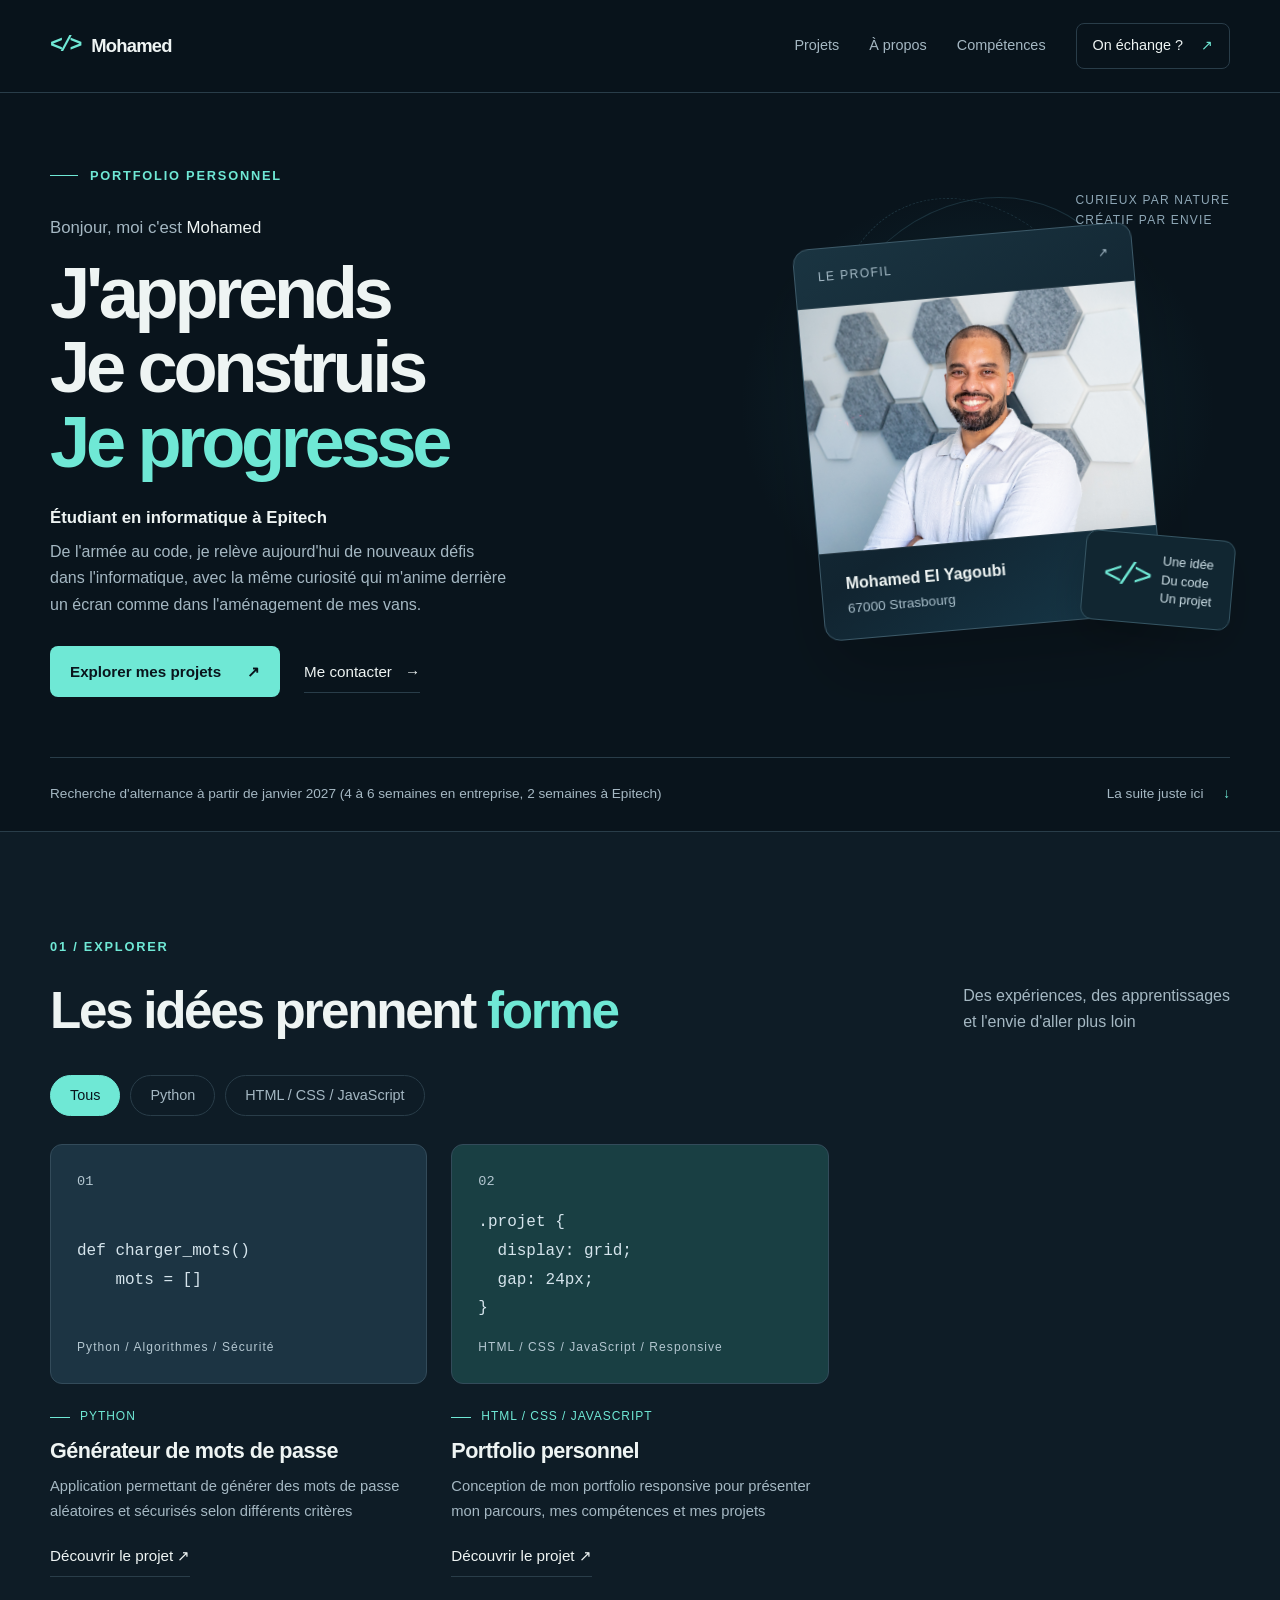
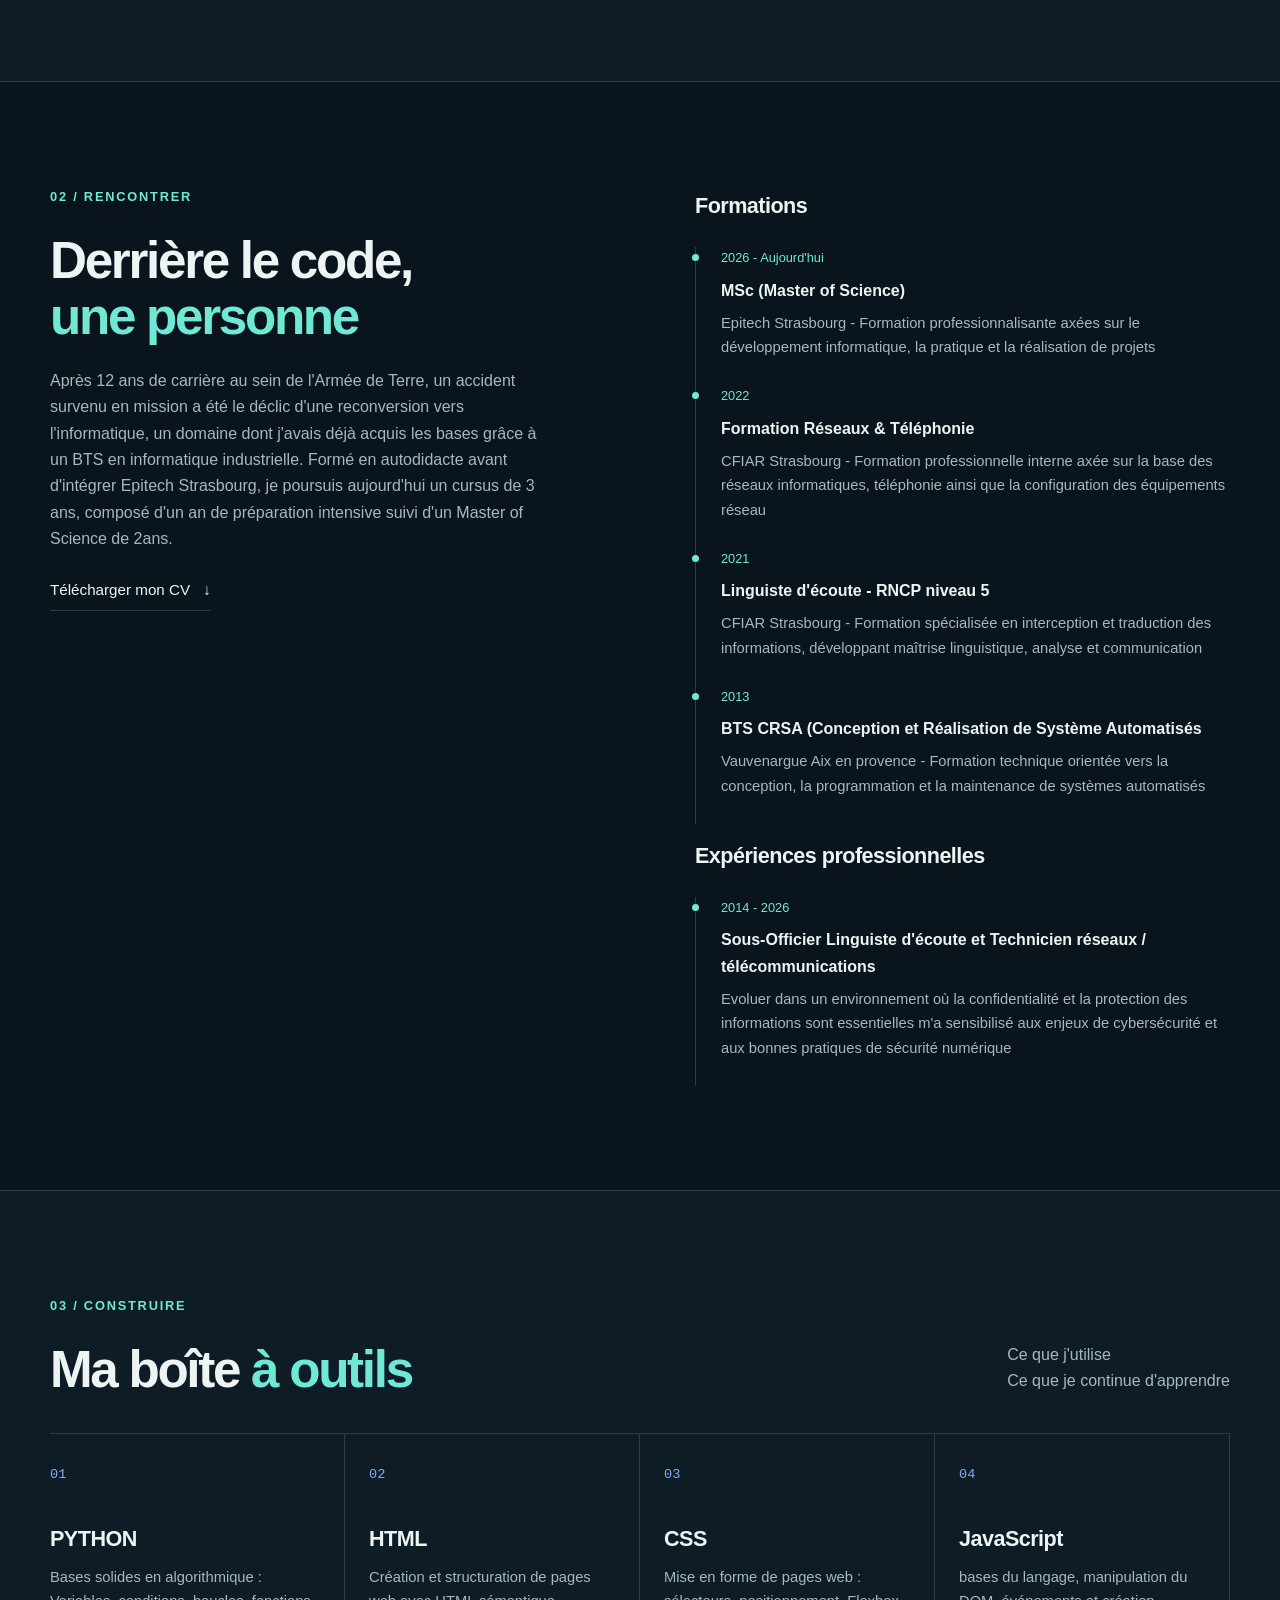
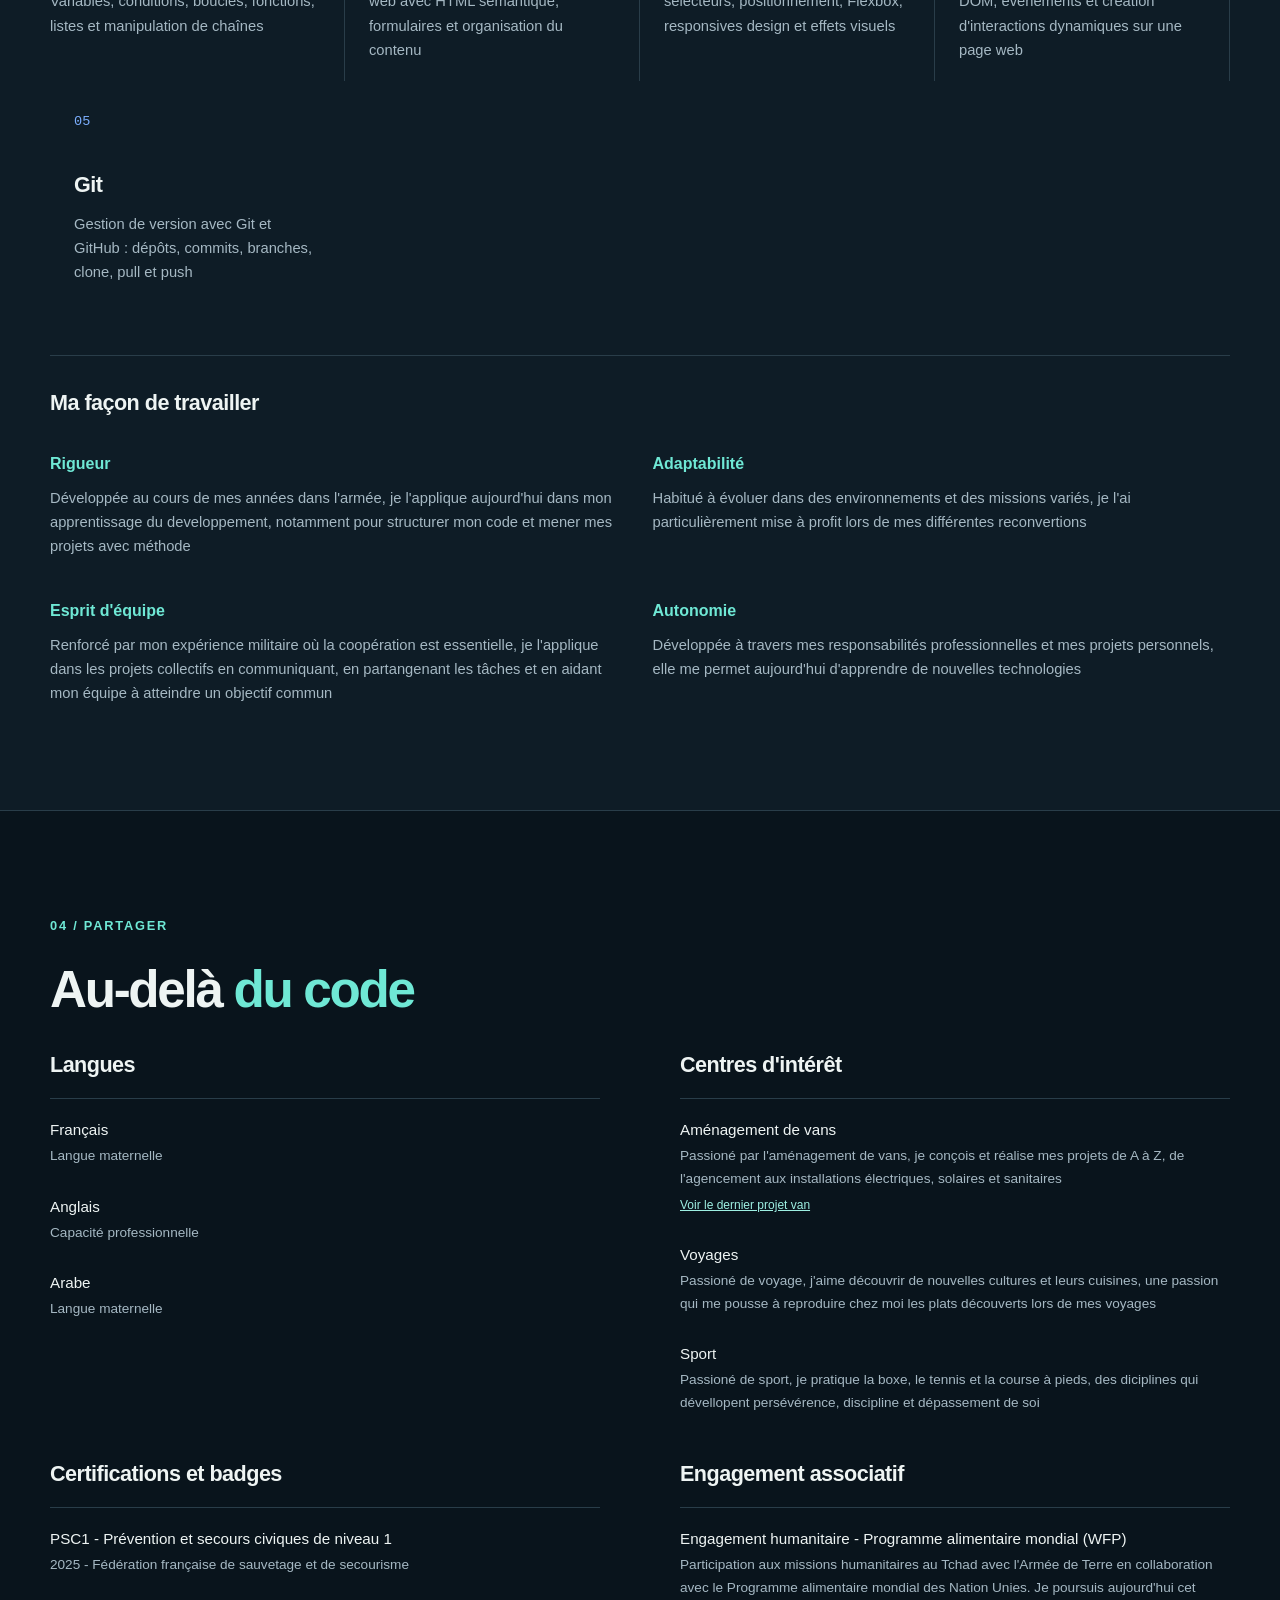
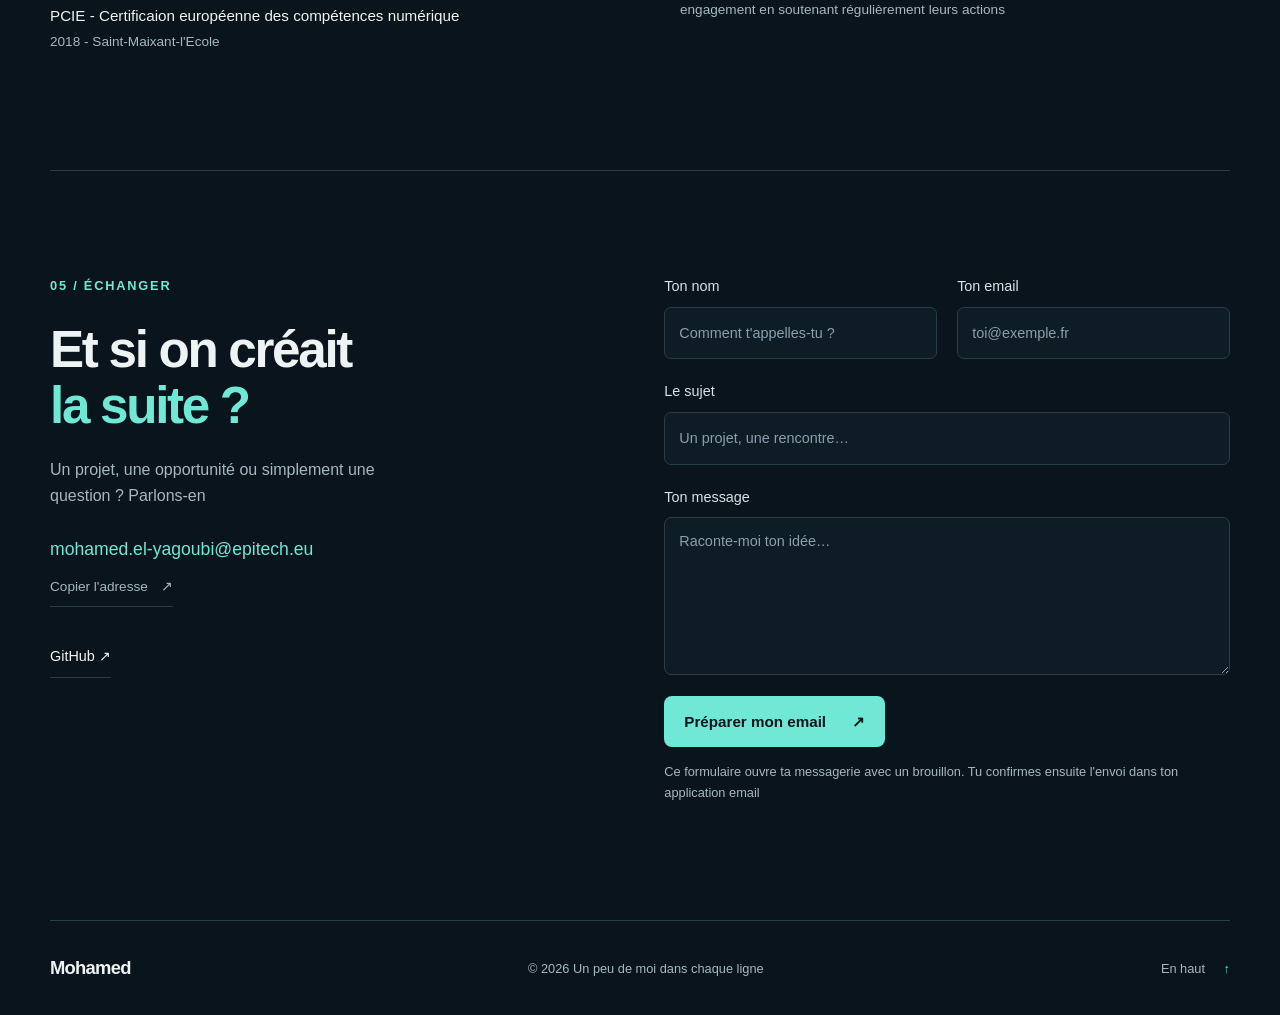
==== index.html @ a35dd6cb "ajout portfolio" ====
<!doctype html>
<html lang="fr">
  <head>
    <meta charset="UTF-8" />
    <meta name="viewport" content="width=device-width, initial-scale=1" />
    <meta
      name="description"
      content="Portfolio personnel : projets, compétences et parcours en développement web"
    />
    <meta name="theme-color" content="#09141c" />
    <meta name="robots" content="noindex, follow">
    <title>Portfolio Mohamed | Développement web</title>
    <link
      rel="icon"
      type="image/png"
      href="assets/favicon.png"
    />
    <link rel="stylesheet" href="style.css" />
    <script src="profil.js" defer></script>
    <script src="script.js" defer></script>
  </head>
  <body>
    <a class="skip-link" href="#contenu">Aller au contenu</a>
    <header class="site-header">
      <div class="container header-inner">
        <a class="brand" href="#accueil" aria-label="Revenir à l'accueil">
          <span class="brand-mark" aria-hidden="true">&lt;/&gt;</span>
          <span data-name>Votre prénom</span><span class="brand-dot"></span>
        </a>
        <button
          class="menu-toggle"
          type="button"
          aria-controls="navigation"
          aria-expanded="false"
          hidden
        >
          <span>Menu</span><span class="menu-lines" aria-hidden="true"></span>
        </button>
        <nav id="navigation" aria-label="Navigation principale">
          <a href="#projets">Projets</a><a href="#apropos">À propos</a>
          <a href="#competences">Compétences</a
          ><a class="nav-contact" href="#contact"
            >On échange ? <span aria-hidden="true">↗</span></a
          >
        </nav>
      </div>
    </header>
    <main id="contenu">
      <section class="hero container" id="accueil" aria-labelledby="hero-title">
        <div class="hero-copy">
          <p class="eyebrow">
            <span class="short-line"></span> PORTFOLIO PERSONNEL
          </p>
          <p class="hello">
            Bonjour, moi c'est <span data-name>Votre prénom</span>
          </p>
          <h1 id="hero-title">
            J'apprends<br />Je construis<br /><span>Je progresse</span>
          </h1>
          <p class="hero-role" id="profile-title">
            Étudiant en informatique à Epitech
          </p>
          <p class="hero-description" id="profile-hook">
            Un espace pour partager mon parcours, mes idées et les projets qui
            me font avancer
          </p>
          <div class="hero-actions">
            <a class="button button-primary" href="#projets"
              >Explorer mes projets <span aria-hidden="true">↗</span></a
            ><a class="text-link" href="#contact"
              >Me contacter <span aria-hidden="true">→</span></a
            >
          </div>
        </div>
        <div class="hero-visual" role="group" aria-label="Carte de profil">
          <div class="orbit orbit-one" aria-hidden="true"></div>
          <div class="orbit orbit-two" aria-hidden="true"></div>
          <div class="profile-card">
            <div class="card-topline">
              <span>LE PROFIL</span><span aria-hidden="true">↗</span>
            </div>
            <div class="portrait-frame">
              <span id="initials" aria-hidden="true">VP<span>.</span></span>
            </div>
            <div class="card-caption">
              <span id="card-name">Votre prénom Nom</span
              ><span id="card-city">Votre ville</span>
            </div>
          </div>
          <div class="code-stamp" aria-hidden="true">
            <span class="code-symbol">&lt;/&gt;</span
            ><span>Une idée<br />Du code<br />Un projet</span>
          </div>
          <p class="visual-note">CURIEUX PAR NATURE<br />CRÉATIF PAR ENVIE</p>
        </div>
        <div class="hero-bottom">
          <span id="availability">Mon parcours, en construction</span
          ><a href="#projets"
            >La suite juste ici <span aria-hidden="true">↓</span></a
          >
        </div>
      </section>
      <section
        class="projects section"
        id="projets"
        aria-labelledby="projects-title"
      >
        <div class="container">
          <div class="section-heading reveal">
            <div>
              <p class="eyebrow">01 / EXPLORER</p>
              <h2 id="projects-title">Les idées prennent <em>forme</em></h2>
            </div>
            <p>
              Des expériences, des apprentissages<br />et l'envie d'aller plus loin
            </p>
          </div>
          <div
            class="filters"
            role="group"
            aria-label="Filtrer les projets"
            id="filters"
          ></div>
          <div class="project-grid" id="project-grid"></div>
          <p class="sr-only" id="filter-status" role="status"></p>
          <noscript
            ><p>
              Active JavaScript pour afficher les projets et les informations
              personnalisées
            </p></noscript
          >
        </div>
      </section>
      <section
        class="about section container"
        id="apropos"
        aria-labelledby="about-title"
      >
        <div class="about-copy reveal">
          <p class="eyebrow">02 / RENCONTRER</p>
          <h2 id="about-title">Derrière le code,<br /><em>une personne</em></h2>
          <p id="profile-description">
          </p>
          <a class="text-link" id="cv-link" hidden
            >Télécharger mon CV <span aria-hidden="true">↓</span></a
          >
        </div>
        <div class="journey reveal">
          <h3>Formations</h3>
          <ol id="formations-list"></ol>
          <h3>Expériences professionnelles</h3>
          <ol id="experiences-list"></ol>
        </div>
      </section>
      <section
        class="skills section"
        id="competences"
        aria-labelledby="skills-title"
      >
        <div class="container">
          <div class="section-heading reveal">
            <div>
              <p class="eyebrow">03 / CONSTRUIRE</p>
              <h2 id="skills-title">Ma boîte <em>à outils</em></h2>
            </div>
            <p>Ce que j'utilise<br />Ce que je continue d'apprendre</p>
          </div>
          <div class="skills-grid" id="skills-grid"></div>
          <div class="human-skills">
            <h3>Ma façon de travailler</h3>
            <div class="soft-grid" id="soft-grid"></div>
          </div>
        </div>
      </section>
      <section
        class="extras section container"
        id="personnalite"
        aria-labelledby="extras-title"
      >
        <div class="section-heading reveal">
          <div>
            <p class="eyebrow">04 / PARTAGER</p>
            <h2 id="extras-title">Au-delà <em>du code</em></h2>
          </div>
        </div>
        <div class="extras-grid">
          <article id="languages-section">
            <h3>Langues</h3>
            <ul id="languages-list" class="detail-list"></ul>
          </article>
          <article id="interests-section">
            <h3>Centres d'intérêt</h3>
            <ul id="interests-list" class="detail-list"></ul>
          </article>
          <article id="certifications-section" hidden>
            <h3>Certifications et badges</h3>
            <ul id="certifications-list" class="detail-list"></ul>
          </article>
          <article id="engagements-section" hidden>
            <h3>Engagement associatif</h3>
            <ul id="engagements-list" class="detail-list"></ul>
          </article>
        </div>
      </section>
      <section
        class="contact section container"
        id="contact"
        aria-labelledby="contact-title"
      >
        <div class="contact-copy reveal">
          <p class="eyebrow">05 / ÉCHANGER</p>
          <h2 id="contact-title">Et si on créait<br /><em>la suite ?</em></h2>
          <p>
            Un projet, une opportunité ou simplement une question ? Parlons-en
          </p>
          <a class="contact-email" id="email-link" hidden></a
          ><button
            class="text-link copy-email"
            id="copy-email"
            type="button"
            hidden
          >
            Copier l'adresse <span aria-hidden="true">↗</span>
          </button>
          <p class="small-note" id="copy-status" role="status"></p>
          <div class="social-links" id="social-links"></div>
        </div>
        <form id="contact-form" class="contact-form reveal">
          <div class="form-pair">
            <div class="field">
              <label for="nom">Ton nom</label
              ><input
                id="nom"
                name="nom"
                autocomplete="name"
                maxlength="80"
                required
                placeholder="Comment t'appelles-tu ?"
              />
            </div>
            <div class="field">
              <label for="email">Ton email</label
              ><input
                id="email"
                name="email"
                type="email"
                autocomplete="email"
                maxlength="160"
                required
                placeholder="toi@exemple.fr"
              />
            </div>
          </div>
          <div class="field">
            <label for="sujet">Le sujet</label
            ><input
              id="sujet"
              name="sujet"
              maxlength="100"
              required
              placeholder="Un projet, une rencontre…"
            />
          </div>
          <div class="field">
            <label for="message">Ton message</label
            ><textarea
              id="message"
              name="message"
              rows="5"
              minlength="10"
              maxlength="1500"
              required
              placeholder="Raconte-moi ton idée…"
            ></textarea>
          </div>
          <button class="button button-primary" type="submit">
            Préparer mon email <span aria-hidden="true">↗</span>
          </button>
          <p class="small-note">
            Ce formulaire ouvre ta messagerie avec un brouillon. Tu confirmes
            ensuite l'envoi dans ton application email
          </p>
          <p class="form-status" id="form-status" role="status"></p>
          <a class="text-link" id="mail-fallback" hidden>Ouvrir le brouillon</a>
        </form>
      </section>
    </main>
    <footer class="container site-footer">
      <a class="brand" href="#accueil"
        ><span data-name>Votre prénom</span><span class="brand-dot"></span
      ></a>
      <p>© <span id="year">2026</span> Un peu de moi dans chaque ligne</p>
      <a class="back-top" href="#accueil"
        >En haut <span aria-hidden="true">↑</span></a
      >
    </footer>
    <dialog id="project-dialog" aria-labelledby="dialog-title">
      <button
        class="dialog-close"
        type="button"
        aria-label="Fermer le détail du projet"
      >
        ×
      </button>
      <p class="eyebrow" id="dialog-category"></p>
      <h2 id="dialog-title"></h2>
      <p id="dialog-description"></p>
      <ul
        class="tags"
        id="dialog-tags"
        aria-label="Technologies utilisées"
      ></ul>
      <div class="dialog-links" id="dialog-links"></div>
    </dialog>
  </body>
</html>
---- style.css ----
/* 1. PALETTE : change ces variables pour personnaliser toutes les couleurs. */
:root {
  --bg: #09141c;
  --surface: #0e1c26;
  --surface-high: #152733;
  --text: #eef4f3;
  --muted: #a5b8c3;
  --accent: #6fe8d5;
  --blue: #7cafff;
  --line: #293d49;
  --max-width: 1180px;
  --radius: 18px;
  --font: Arial, sans-serif;
  --font-title: "Segoe UI", Arial, sans-serif;
}
/* 2. BASE ET ACCESSIBILITÉ */
* {
  box-sizing: border-box;
}
html {
  scroll-behavior: smooth;
  scroll-padding-top: 110px;
}
body {
  margin: 0;
  background: var(--bg);
  color: var(--text);
  font-family: var(--font);
  font-size: 16px;
  line-height: 1.65;
}
body:has(dialog[open]) {
  overflow: hidden;
}
button,
input,
textarea {
  font: inherit;
}
a {
  color: inherit;
  text-decoration: none;
}
button,
a {
  -webkit-tap-highlight-color: transparent;
}
button {
  cursor: pointer;
}
button:disabled {
  cursor: default;
}
button,
input,
textarea {
  color: inherit;
}
button {
  border: 0;
}
img {
  max-width: 100%;
  display: block;
}
[hidden] {
  display: none !important;
}
::selection {
  background: var(--accent);
  color: var(--bg);
}
:focus-visible {
  outline: 3px solid var(--accent);
  outline-offset: 5px;
}
.container {
  width: min(var(--max-width), calc(100% - 48px));
  margin-inline: auto;
}
.section {
  padding-block: 104px;
  scroll-margin-top: 22px;
}
h1,
h2,
h3,
p {
  margin-top: 0;
}
h1,
h2,
h3 {
  line-height: 1.08;
  font-family: var(--font-title);
}
h2 {
  font-size: clamp(2rem, 4vw, 3.8rem);
  font-weight: 600;
  letter-spacing: -0.045em;
  margin-bottom: 24px;
}
h2 em {
  font-style: normal;
  color: var(--accent);
}
h3 {
  font-size: 1.35rem;
  letter-spacing: -0.025em;
}
.eyebrow {
  color: var(--accent);
  font-size: 0.8rem;
  font-weight: 600;
  letter-spacing: 0.14em;
  margin-bottom: 26px;
}
.sr-only {
  position: absolute;
  width: 1px;
  height: 1px;
  padding: 0;
  margin: -1px;
  overflow: hidden;
  clip-path: inset(50%);
  white-space: nowrap;
  border: 0;
}
.skip-link {
  position: fixed;
  left: 16px;
  top: -100px;
  z-index: 50;
  background: var(--accent);
  color: var(--bg);
  padding: 12px;
  border-radius: 8px;
}
.skip-link:focus {
  top: 12px;
}
/* 3. NAVIGATION */
.site-header {
  position: sticky;
  top: 0;
  z-index: 20;
  background: rgba(9, 20, 28, 0.94);
  border-bottom: 1px solid var(--line);
  backdrop-filter: blur(16px);
}
.header-inner {
  display: flex;
  align-items: center;
  justify-content: space-between;
  gap: 24px;
  min-height: 92px;
}
.brand {
  display: inline-flex;
  align-items: center;
  font-size: 1.15rem;
  font-weight: 650;
  letter-spacing: -0.04em;
  min-width: 0;
  overflow-wrap: anywhere;
}
.brand-mark {
  font-family: Consolas, monospace;
  font-size: 1.35rem;
  color: var(--accent);
  margin-right: 12px;
  letter-spacing: -0.15em;
}
.brand-dot {
  color: var(--accent);
}
nav {
  display: flex;
  align-items: center;
  gap: 30px;
  font-size: 0.9rem;
}
nav a {
  color: var(--muted);
  transition: color 0.2s;
}
nav a:hover,
nav a[aria-current] {
  color: var(--accent);
}
nav .nav-contact {
  color: var(--text);
  border: 1px solid var(--line);
  padding: 10px 16px;
  border-radius: 8px;
}
.nav-contact span {
  margin-left: 14px;
  color: var(--accent);
}
.menu-toggle {
  background: transparent;
  align-items: center;
  gap: 12px;
  padding: 10px 0 10px 10px;
}
.menu-lines {
  width: 20px;
  height: 12px;
  border-block: 1.5px solid var(--text);
}
/* 4. ACCUEIL */
.hero {
  display: grid;
  grid-template-columns: 1.28fr 1fr;
  gap: 30px;
  padding-top: 72px;
  min-height: 720px;
  position: relative;
}
.hero .eyebrow {
  display: flex;
  align-items: center;
  gap: 12px;
  margin-bottom: 28px;
}
.short-line {
  width: 28px;
  height: 1px;
  background: var(--accent);
}
.hello {
  color: var(--muted);
  margin-bottom: 14px;
  font-size: 1.05rem;
}
.hello span {
  color: var(--text);
}
h1 {
  font-size: clamp(3rem, 5.65vw, 5.25rem);
  letter-spacing: -0.06em;
  font-weight: 600;
  margin-bottom: 25px;
  line-height: 1.03;
}
h1 > span {
  color: var(--accent);
}
.hero-role {
  margin-bottom: 7px;
  font-weight: 600;
  font-size: 1.05rem;
}
.hero-description {
  color: var(--muted);
  max-width: 460px;
  font-size: 1rem;
  margin-bottom: 28px;
}
.hero-actions {
  display: flex;
  align-items: center;
  flex-wrap: wrap;
  gap: 24px;
}
.button {
  min-height: 50px;
  padding: 13px 20px;
  display: inline-flex;
  align-items: center;
  justify-content: center;
  gap: 26px;
  font-weight: 650;
  font-size: 0.95rem;
  border-radius: 8px;
  transition:
    transform 0.22s,
    background 0.22s,
    box-shadow 0.22s;
}
.button-primary {
  background: var(--accent);
  color: var(--bg);
}
.button-primary:hover {
  transform: translateY(-3px);
  background: #9ef0e3;
  box-shadow: 0 8px 25px #6fe8d515;
}
.text-link {
  display: inline-flex;
  align-items: center;
  gap: 13px;
  border-bottom: 1px solid var(--line);
  padding: 8px 0;
  background: none;
  font-size: 0.95rem;
}
.text-link:hover {
  color: var(--accent);
  border-color: var(--accent);
}
.hero-visual {
  position: relative;
  align-self: center;
  min-height: 480px;
  display: grid;
  align-content: center;
  justify-items: center;
  isolation: isolate;
}
.hero-visual::before {
  content: "";
  position: absolute;
  width: 95%;
  height: 90%;
  z-index: -1;
  background: radial-gradient(ellipse, #1c566958, transparent 70%);
}
.profile-card {
  width: 76%;
  max-width: 340px;
  min-height: 350px;
  background: linear-gradient(150deg, #1a3441, #112430 60%, #163849);
  border: 1px solid #3c5968;
  border-radius: 16px;
  transform: rotate(-5deg);
  overflow: hidden;
  box-shadow: 0 35px 70px #0003;
  animation: card-arrive 0.9s ease both;
}
.card-topline {
  display: flex;
  justify-content: space-between;
  padding: 19px 23px;
  border-bottom: 1px solid #ffffff15;
  font-size: 0.75rem;
  letter-spacing: 0.12em;
  color: #a8beca;
}
.portrait-frame {
  height: 245px;
  display: grid;
  place-items: center;
  overflow: hidden;
}
#initials {
  font-size: 7.5rem;
  line-height: 1;
  font-weight: 650;
  letter-spacing: -0.08em;
  color: #b8e2e3;
}
#initials span {
  color: var(--accent);
}
#portrait {
  width: 100%;
  height: 100%;
  object-fit: cover;
}
.card-caption {
  display: flex;
  flex-direction: column;
  padding: 18px 24px;
  border-top: 1px solid #ffffff15;
  gap: 1px;
}
#card-name {
  font-weight: 600;
  overflow-wrap: anywhere;
}
#card-city {
  color: #a8beca;
  font-size: 0.85rem;
}
.orbit {
  position: absolute;
  border: 1px solid #345967;
  width: 78%;
  max-width: 360px;
  aspect-ratio: 1;
  border-radius: 50%;
  z-index: -1;
  opacity: 0.42;
}
.orbit-one {
  transform: rotate(30deg) scaleX(0.86);
}
.orbit-two {
  transform: rotate(-25deg) scaleX(0.76);
  border-style: dashed;
}
.code-stamp {
  position: absolute;
  right: -3px;
  bottom: 46px;
  display: flex;
  gap: 13px;
  align-items: center;
  background: #112631;
  border: 1px solid #355563;
  border-radius: 12px;
  padding: 16px 19px;
  transform: rotate(5deg);
  box-shadow: 0 16px 40px #0003;
  animation: float-stamp 5s ease-in-out infinite;
}
.code-symbol {
  font-family: Consolas, monospace;
  font-size: 2rem;
  color: var(--accent);
  letter-spacing: -0.13em;
}
.code-stamp > span:last-child {
  font-size: 0.8rem;
  line-height: 1.45;
  color: #d0e2e9;
}
.visual-note {
  position: absolute;
  right: 0;
  top: 0;
  color: #8ea7b6;
  font-size: 0.75rem;
  line-height: 1.65;
  letter-spacing: 0.1em;
}
.hero-bottom {
  grid-column: 1 / -1;
  margin-top: 30px;
  min-height: 74px;
  border-top: 1px solid var(--line);
  display: flex;
  align-items: center;
  justify-content: space-between;
  gap: 20px;
  color: var(--muted);
  font-size: 0.85rem;
}
.hero-bottom a span {
  color: var(--accent);
  padding-left: 16px;
}
/* 5. PROJETS ET FILTRES */
.projects,
.skills {
  background: var(--surface);
  border-block: 1px solid var(--line);
}
.section-heading {
  display: flex;
  justify-content: space-between;
  align-items: end;
  gap: 32px;
  margin-bottom: 36px;
}
.section-heading h2 {
  margin-bottom: 0;
}
.section-heading > p {
  color: var(--muted);
  margin-bottom: 3px;
  flex-shrink: 0;
}
.filters {
  display: flex;
  flex-wrap: wrap;
  gap: 10px;
  margin-bottom: 28px;
}
.filter {
  background: transparent;
  border: 1px solid var(--line);
  border-radius: 30px;
  padding: 8px 19px;
  font-size: 0.9rem;
  color: var(--muted);
}
.filter[aria-pressed="true"] {
  background: var(--accent);
  color: var(--bg);
  border-color: var(--accent);
}
.filter:hover {
  border-color: var(--accent);
}
.project-grid {
  display: grid;
  grid-template-columns: repeat(3, minmax(0, 1fr));
  gap: 24px;
}
.project-card {
  min-width: 0;
}
.project-cover {
  height: 240px;
  border: 1px solid #334b5a;
  border-radius: 12px;
  overflow: hidden;
  padding: 26px;
  display: flex;
  flex-direction: column;
  justify-content: space-between;
  background: #1c3443;
  transition:
    transform 0.3s,
    border-color 0.3s;
}
.project-card:hover .project-cover {
  transform: translateY(-6px);
  border-color: var(--accent);
}
.project-card:nth-child(3n + 2) .project-cover {
  background: #193f43;
}
.project-card:nth-child(3n + 3) .project-cover {
  background: #223449;
}
.cover-top {
  display: flex;
  justify-content: space-between;
  font-family: Consolas, monospace;
  font-size: 0.85rem;
  color: #b4c7d1;
}
.cover-code {
  font:
    1rem/1.8 Consolas,
    monospace;
  color: #d5e4ec;
  overflow-wrap: anywhere;
  white-space: pre-wrap;
  margin: 0;
}
.cover-code span {
  color: var(--accent);
}
.cover-label {
  font-size: 0.75rem;
  letter-spacing: 0.09em;
  color: #b4c7d1;
}
.project-meta {
  display: flex;
  align-items: center;
  gap: 10px;
  margin: 23px 0 12px;
  font-size: 0.75rem;
  text-transform: uppercase;
  letter-spacing: 0.08em;
  color: var(--accent);
}
.project-meta::before {
  content: "";
  width: 20px;
  height: 1px;
  background: var(--accent);
}
.project-card h3 {
  margin-bottom: 12px;
}
.project-card > p {
  color: var(--muted);
  font-size: 0.92rem;
  margin-bottom: 12px;
}
.project-card .text-link {
  color: var(--text);
}
/* 6. PARCOURS ET COMPÉTENCES */
.about {
  display: grid;
  grid-template-columns: 1fr 1fr;
  gap: 110px;
}
.about-copy > p:not(.eyebrow) {
  max-width: 500px;
  color: var(--muted);
}
.journey h3 {
  margin: 8px 0 30px;
}
.journey ol {
  list-style: none;
  margin: 0;
  padding: 0;
  border-left: 1px solid var(--line);
}
.journey li {
  padding: 0 0 26px 25px;
  position: relative;
}
.journey li::before {
  content: "";
  width: 7px;
  height: 7px;
  background: var(--accent);
  border-radius: 50%;
  position: absolute;
  left: -4px;
  top: 7px;
}
.journey .period {
  color: var(--accent);
  font-size: 0.8rem;
  display: block;
  margin-bottom: 9px;
}
.journey h4 {
  font-size: 1rem;
  margin: 0 0 7px;
  font-weight: 600;
}
.journey p {
  color: var(--muted);
  font-size: 0.92rem;
  margin: 0;
}
.skills-grid {
  display: grid;
  grid-template-columns: repeat(4, minmax(0, 1fr));
  gap: 0;
  border-top: 1px solid var(--line);
}
.skill {
  padding: 30px 24px 4px;
  border-right: 1px solid var(--line);
}
.skill:first-child {
  padding-left: 0;
}
.skill:last-child {
  border-right: 0;
}
.skill-number {
  color: var(--blue);
  font-family: Consolas, monospace;
  font-size: 0.85rem;
  display: block;
  margin-bottom: 40px;
}
.skill h3 {
  margin-bottom: 15px;
}
.skill p {
  color: var(--muted);
  font-size: 0.92rem;
}
.human-skills {
  margin-top: 52px;
  padding-top: 35px;
  border-top: 1px solid var(--line);
}
.soft-grid {
  display: grid;
  grid-template-columns: repeat(2, 1fr);
  gap: 25px;
}
.soft-grid h4 {
  font-size: 1rem;
  color: var(--accent);
  margin: 15px 0 8px;
}
.soft-grid p {
  color: var(--muted);
  font-size: 0.92rem;
  margin: 0;
}
.extras {
  border-bottom: 1px solid var(--line);
}
.extras-grid {
  display: grid;
  grid-template-columns: repeat(2, 1fr);
  gap: 35px 80px;
}
.extras-grid h3 {
  padding-bottom: 22px;
  margin-bottom: 5px;
  border-bottom: 1px solid var(--line);
}
.detail-list {
  list-style: none;
  padding: 0;
  margin: 0;
}
.detail-list li {
  padding: 13px 0;
  color: var(--muted);
  font-size: 0.95rem;
}
.detail-list strong {
  color: var(--text);
  font-weight: 500;
  display: block;
}
.detail-list span {
  display: block;
  font-size: 0.85rem;
  margin-top: 3px;
}
.journey ol + h3 {
  margin-top: 20px;
}
/* 7. CONTACT */
.contact {
  display: grid;
  grid-template-columns: 1fr 1.1fr;
  gap: 100px;
}
.contact-copy > p:not(.eyebrow) {
  color: var(--muted);
  max-width: 370px;
}
.contact-email {
  color: var(--accent);
  font-size: 1.1rem;
  display: block;
  overflow-wrap: anywhere;
  margin: 25px 0 4px;
}
.copy-email {
  font-size: 0.85rem;
  color: var(--muted);
}
.social-links {
  display: flex;
  flex-wrap: wrap;
  gap: 20px;
  margin-top: 30px;
}
.social-links a {
  font-size: 0.9rem;
  border-bottom: 1px solid var(--line);
  padding-block: 8px;
}
.social-links a:hover {
  color: var(--accent);
}
.contact-form {
  min-width: 0;
}
.form-pair {
  display: grid;
  grid-template-columns: 1fr 1fr;
  gap: 20px;
}
.field {
  display: flex;
  flex-direction: column;
  gap: 8px;
  margin-bottom: 21px;
  min-width: 0;
}
label {
  font-size: 0.9rem;
  color: #d8e3e8;
}
input,
textarea {
  width: 100%;
  min-width: 0;
  background: var(--surface);
  border: 1px solid var(--line);
  border-radius: 7px;
  padding: 12px 14px;
  font-size: 1rem;
}
textarea {
  resize: vertical;
  min-height: 135px;
}
input::placeholder,
textarea::placeholder {
  color: #8a9fac;
  font-size: 0.9rem;
}
input:focus,
textarea:focus {
  border-color: var(--accent);
}
.small-note {
  font-size: 0.8rem;
  line-height: 1.6;
  color: var(--muted);
  margin-top: 15px;
}
.form-status {
  font-size: 0.9rem;
  color: var(--accent);
  margin: 12px 0 0;
  overflow-wrap: anywhere;
}
/* 8. PIED DE PAGE ET DÉTAIL D’UN PROJET */
.site-footer {
  padding-block: 32px;
  border-top: 1px solid var(--line);
  display: flex;
  justify-content: space-between;
  align-items: center;
  gap: 24px;
}
.site-footer p,
.back-top {
  font-size: 0.8rem;
  color: var(--muted);
  margin: 0;
}
.back-top span {
  color: var(--accent);
  margin-left: 15px;
}
dialog {
  width: min(600px, calc(100% - 32px));
  max-height: 85dvh;
  overflow: auto;
  padding: 45px;
  border: 1px solid #3b5667;
  border-radius: var(--radius);
  background: var(--surface);
  color: var(--text);
  box-shadow: 0 30px 100px #0008;
}
dialog::backdrop {
  background: #030a10cf;
  backdrop-filter: blur(7px);
}
dialog h2 {
  font-size: 2.25rem;
  margin: 0 0 24px;
}
dialog > p:not(.eyebrow) {
  color: var(--muted);
}
.dialog-close {
  position: absolute;
  right: 13px;
  top: 8px;
  background: transparent;
  color: var(--text);
  font-size: 2rem;
  padding: 3px 12px;
}
.tags {
  display: flex;
  flex-wrap: wrap;
  list-style: none;
  padding: 0;
  gap: 8px;
  margin: 22px 0;
}
.tags li {
  padding: 5px 12px;
  border: 1px solid var(--line);
  border-radius: 20px;
  font-size: 0.8rem;
  color: var(--accent);
}
.dialog-links {
  display: flex;
  flex-wrap: wrap;
  gap: 20px;
}
/* 9. ANIMATIONS : limitées, sans empêcher la lecture. */
@keyframes card-arrive {
  from {
    opacity: 0;
    transform: translateY(25px) rotate(0);
  }
  to {
    opacity: 1;
    transform: translateY(0) rotate(-5deg);
  }
}
@keyframes float-stamp {
  0%,
  100% {
    transform: translateY(0) rotate(5deg);
  }
  50% {
    transform: translateY(-9px) rotate(5deg);
  }
}
.reveal-pending {
  opacity: 0;
  transform: translateY(18px);
  transition:
    opacity 0.6s ease,
    transform 0.6s ease;
}
.reveal-pending.is-visible {
  opacity: 1;
  transform: none;
}
/* 10. ADAPTATION AUX ÉCRANS */
@media (max-width: 1000px) {
  nav {
    gap: 18px;
  }
  .hero {
    gap: 12px;
  }
  .hero-visual {
    min-height: 420px;
  }
  .profile-card {
    width: 83%;
    min-height: 320px;
  }
  .portrait-frame {
    height: 220px;
  }
  .visual-note {
    top: -10px;
    right: 10px;
  }
  .code-stamp {
    right: 0;
    bottom: 16px;
  }
  .project-grid {
    gap: 18px;
  }
  .project-cover {
    padding: 19px;
    height: 210px;
  }
  .about,
  .contact {
    gap: 48px;
  }
  .section-heading > p {
    font-size: 0.9rem;
  }
}
@media (max-width: 760px) {
  .container {
    width: calc(100% - 36px);
  }
  .section {
    padding-block: 72px;
  }
  .header-inner {
    min-height: 75px;
    flex-wrap: wrap;
    gap: 0;
  }
  .brand {
    font-size: 1rem;
    max-width: calc(100% - 85px);
  }
  .brand-mark {
    margin-right: 10px;
  }
  .menu-toggle:not([hidden]) {
    display: flex;
  }
  nav {
    flex-basis: 100%;
    flex-direction: column;
    align-items: stretch;
    gap: 0;
    padding-block: 10px 20px;
  }
  nav a {
    padding: 12px;
  }
  nav .nav-contact {
    margin-top: 8px;
    text-align: center;
  }
  .js nav:not(.is-open) {
    display: none;
  }
  .hero {
    grid-template-columns: 1fr;
    padding-top: 44px;
    gap: 20px;
  }
  h1 {
    font-size: clamp(2.9rem, 11.5vw, 5rem);
  }
  .hero .eyebrow {
    margin-bottom: 23px;
  }
  .hero-role {
    font-size: 1rem;
  }
  .hero-description {
    max-width: 540px;
  }
  .hero-visual {
    width: min(440px, 100%);
    justify-self: center;
    min-height: 420px;
    margin-top: 20px;
  }
  .profile-card {
    width: 70%;
    min-height: 300px;
  }
  .portrait-frame {
    height: 200px;
  }
  #initials {
    font-size: 6rem;
  }
  .visual-note {
    font-size: 0.7rem;
  }
  .code-stamp {
    right: 6px;
    bottom: 15px;
  }
  .hero-bottom {
    font-size: 0.8rem;
    margin-top: 12px;
    min-height: 80px;
  }
  .hero-bottom > span {
    max-width: 50%;
  }
  .section-heading {
    display: block;
    margin-bottom: 30px;
  }
  .section-heading > p {
    margin-top: 22px;
  }
  .section-heading > p br {
    display: none;
  }
  .project-grid {
    grid-template-columns: 1fr;
    gap: 42px;
  }
  .project-cover {
    height: 260px;
    padding: 26px;
  }
  .cover-code {
    font-size: 1.15rem;
  }
  .project-card h3 {
    font-size: 1.5rem;
  }
  .project-card > p {
    max-width: 550px;
  }
  .about,
  .contact {
    grid-template-columns: 1fr;
    gap: 38px;
  }
  .skills-grid {
    grid-template-columns: 1fr 1fr;
  }
  .skill {
    padding: 24px 18px;
    border-bottom: 1px solid var(--line);
  }
  .skill:first-child {
    padding-left: 18px;
  }
  .skill:nth-child(2n) {
    border-right: 0;
  }
  .skill-number {
    margin-bottom: 28px;
  }
  .site-footer {
    flex-wrap: wrap;
    gap: 18px;
  }
  .site-footer p {
    order: 3;
    width: 100%;
  }
  .form-pair {
    grid-template-columns: 1fr;
    gap: 0;
  }
  .extras-grid,
  .soft-grid {
    grid-template-columns: 1fr;
    gap: 24px;
  }
  dialog {
    padding: 42px 24px 26px;
  }
}
@media (prefers-reduced-motion: reduce) {
  html {
    scroll-behavior: auto;
  }
  *,
  *::before,
  *::after {
    animation: none !important;
    transition: none !important;
  }
  .reveal-pending {
    opacity: 1;
    transform: none;
  }
}
.lien-projet {
  display: block;
  margin-top: 6px;
  color: #9ef0e3;
  text-decoration: underline;
  font-size: 12px;
}
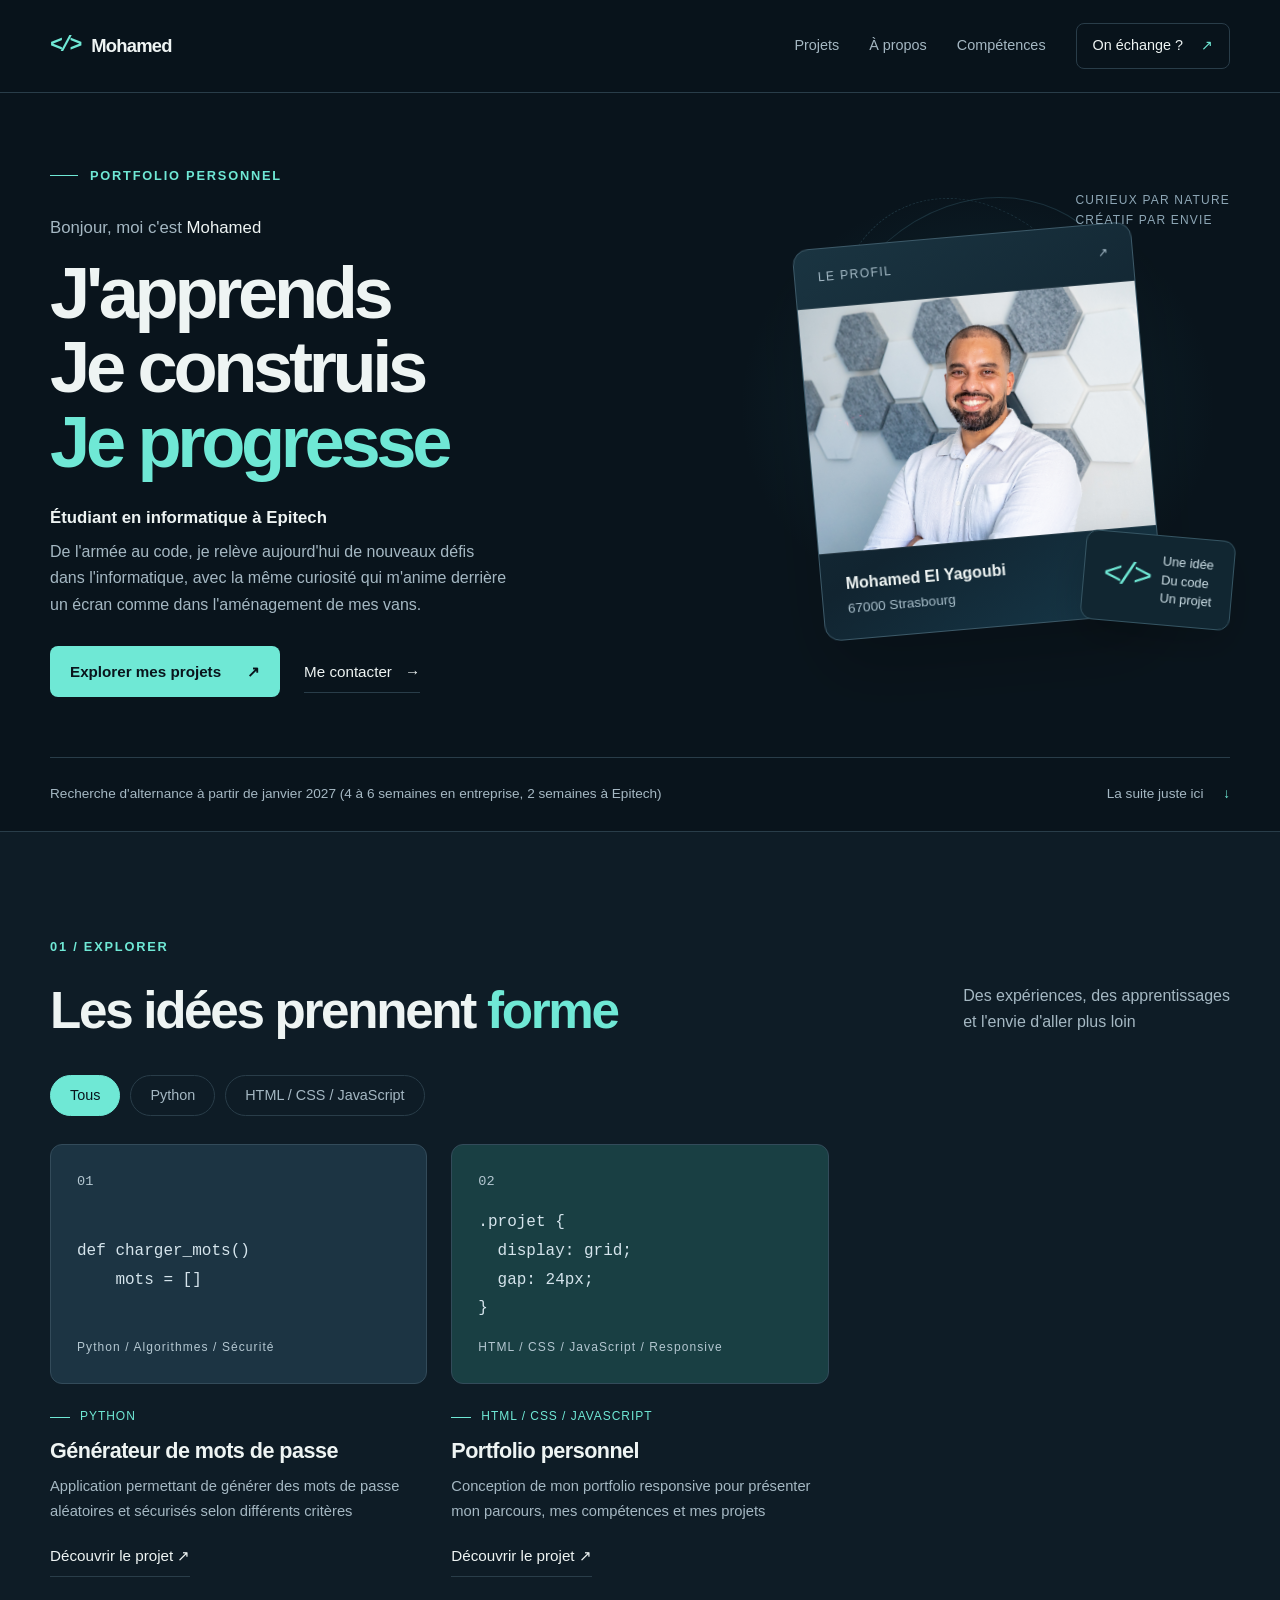
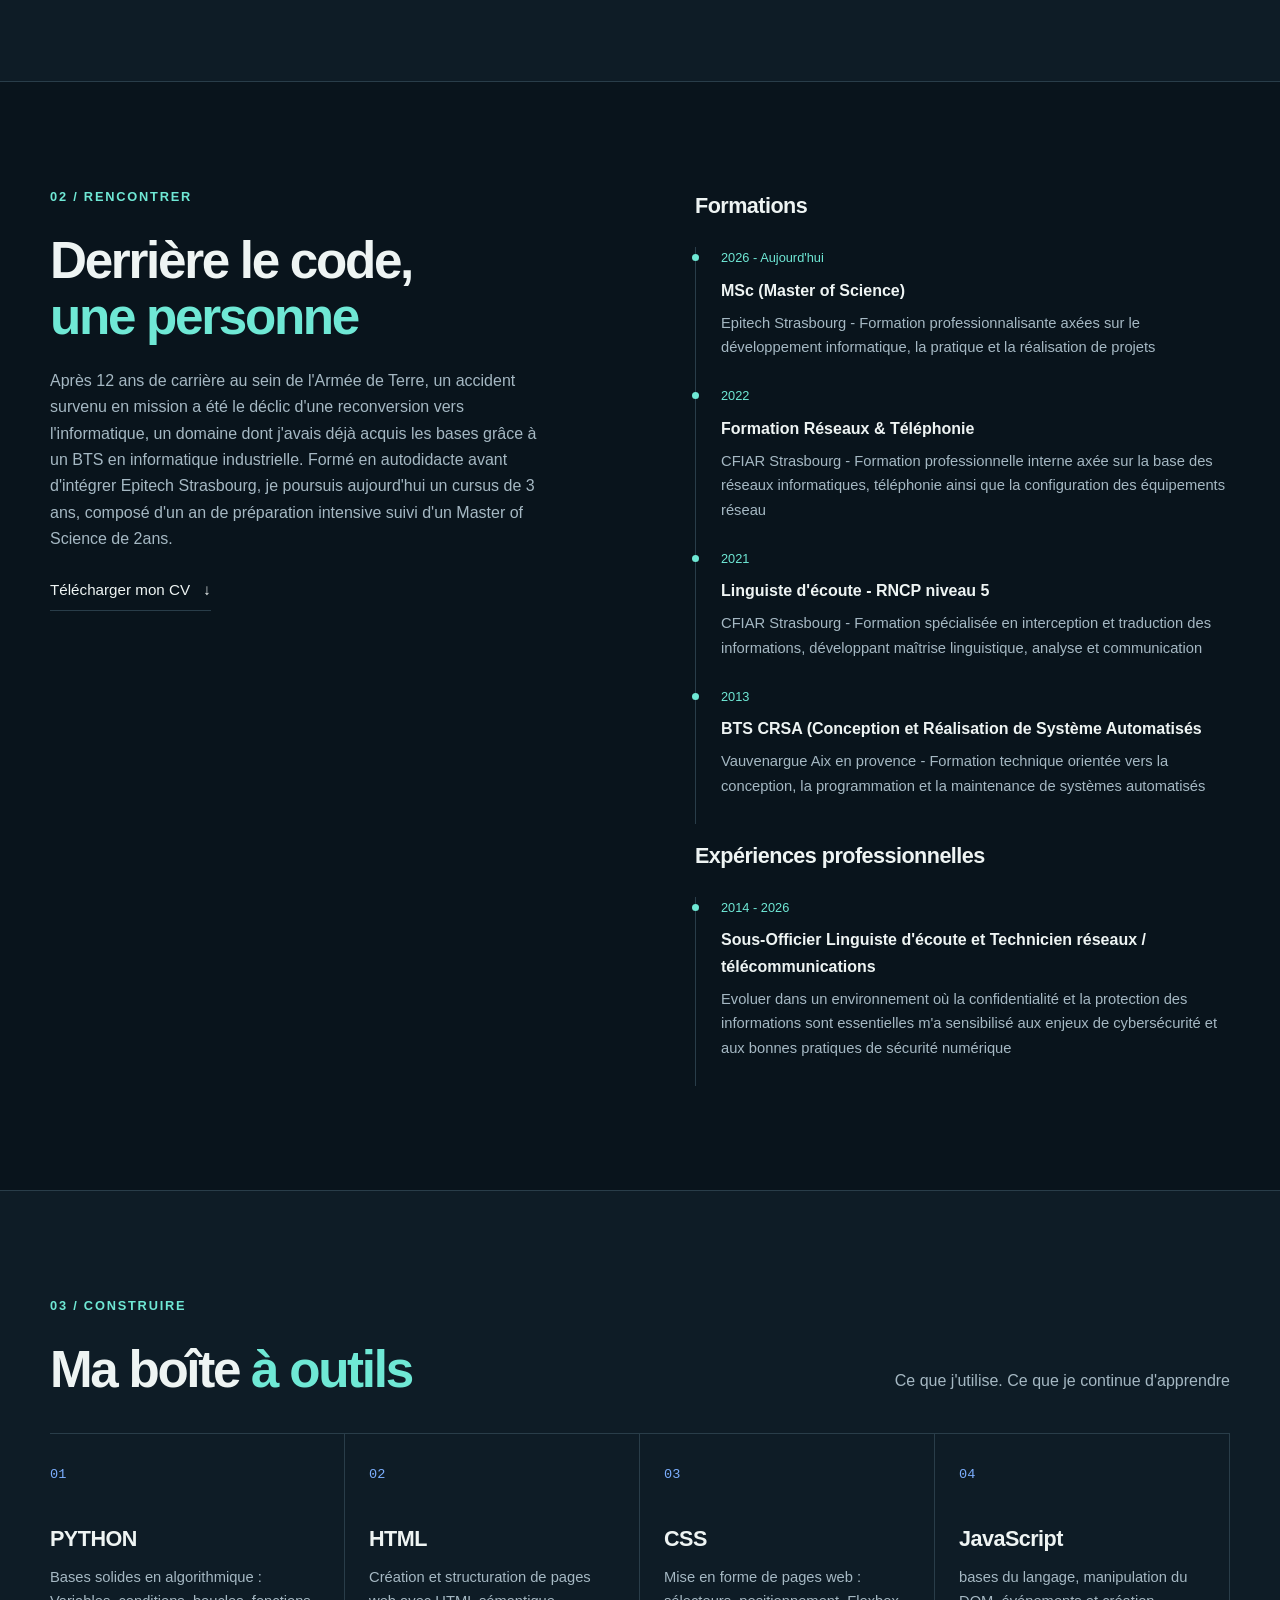
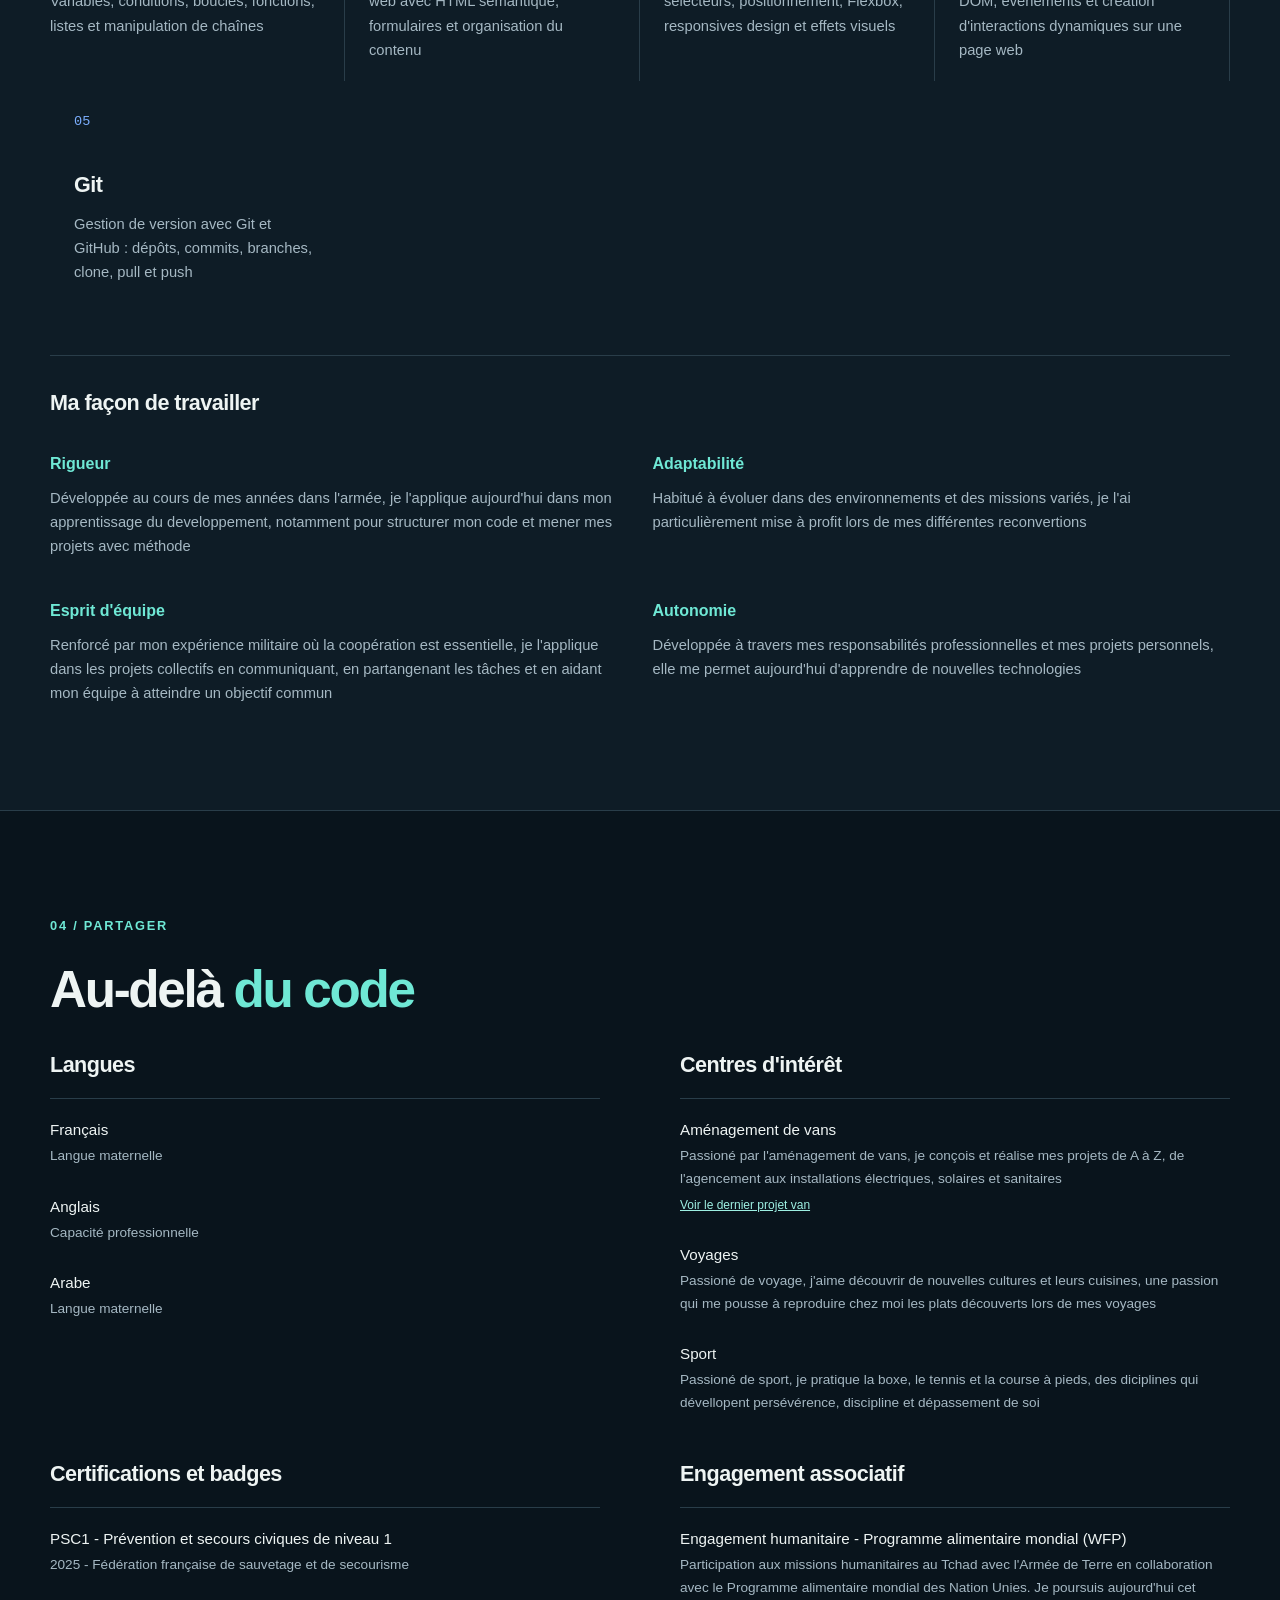
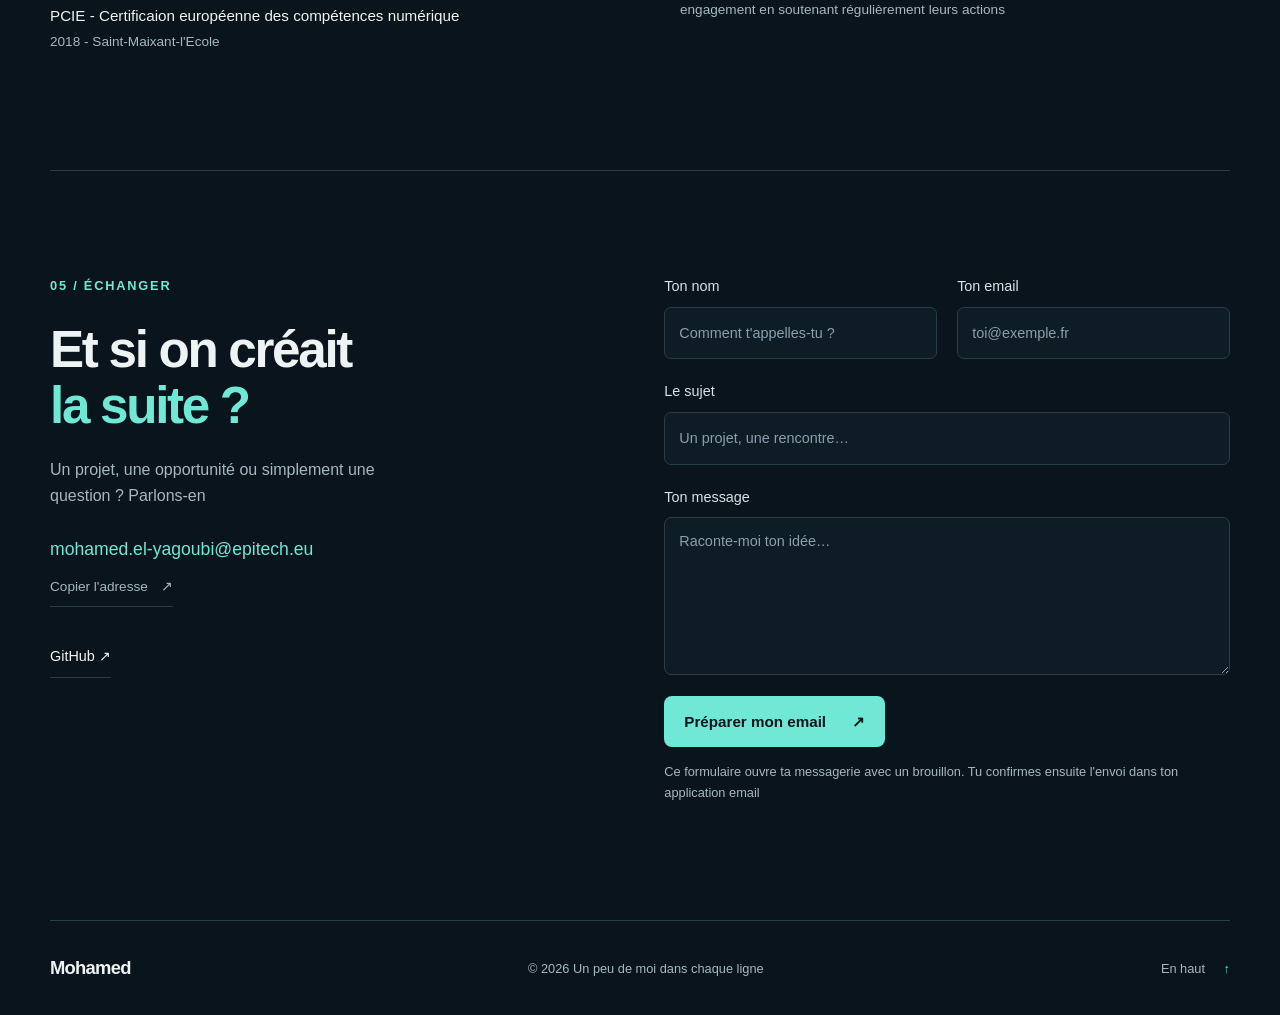
==== commit 8996fd78: "correction mobile" ====
--- a/index.html
+++ b/index.html
@@ -125,7 +125,7 @@
           <p class="sr-only" id="filter-status" role="status"></p>
           <noscript
             ><p>
-              Active JavaScript pour afficher les projets et les informations
+              Activez JavaScript pour afficher les projets et les informations
               personnalisées
             </p></noscript
           >
@@ -163,7 +163,7 @@
               <p class="eyebrow">03 / CONSTRUIRE</p>
               <h2 id="skills-title">Ma boîte <em>à outils</em></h2>
             </div>
-            <p>Ce que j'utilise<br />Ce que je continue d'apprendre</p>
+            <p>Ce que j'utilise. Ce que je continue d'apprendre</p>
           </div>
           <div class="skills-grid" id="skills-grid"></div>
           <div class="human-skills">
--- a/style.css
+++ b/style.css
@@ -1,4 +1,3 @@
-/* 1. PALETTE : change ces variables pour personnaliser toutes les couleurs. */
 :root {
   --bg: #09141c;
   --surface: #0e1c26;
@@ -1112,4 +1111,10 @@
   color: #9ef0e3;
   text-decoration: underline;
   font-size: 12px;
-}+}
+
+@media (max-width: 768px) {
+  .code-stamp {
+    bottom: 20px;
+  }
+}
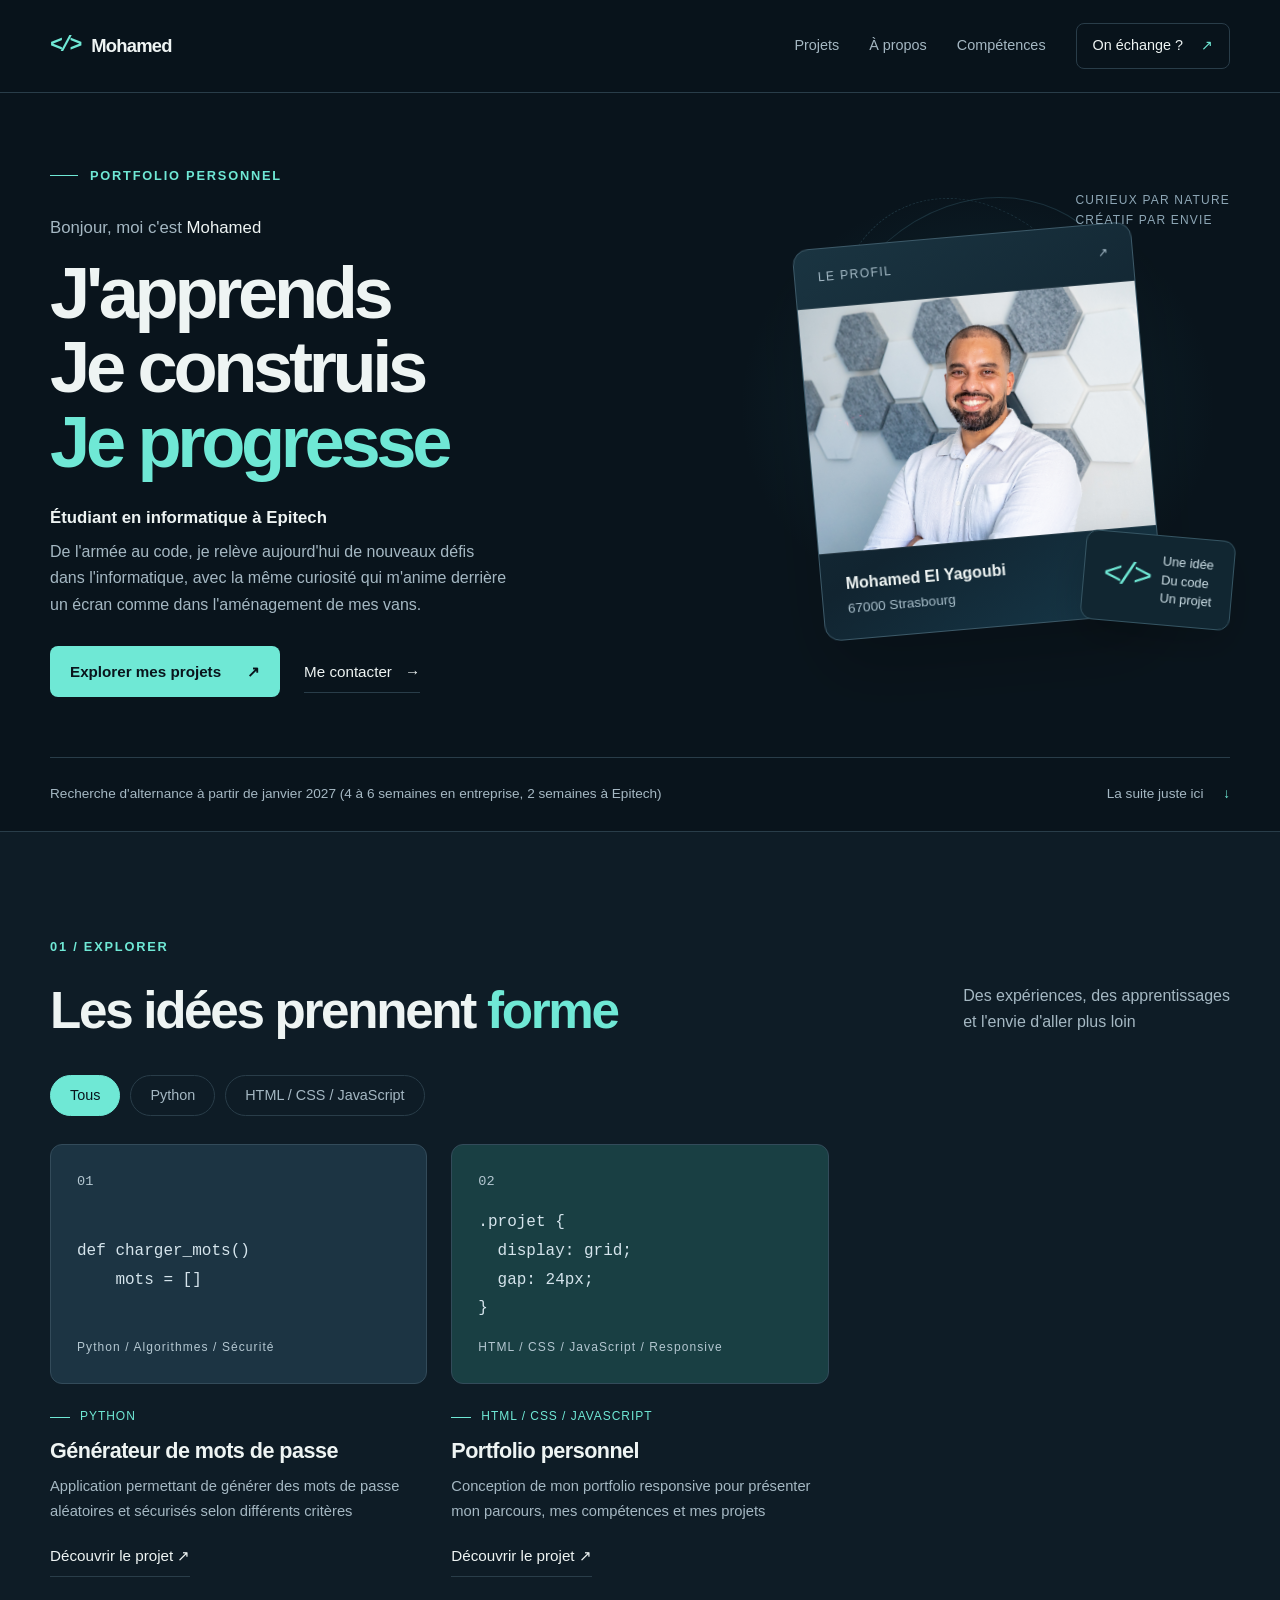
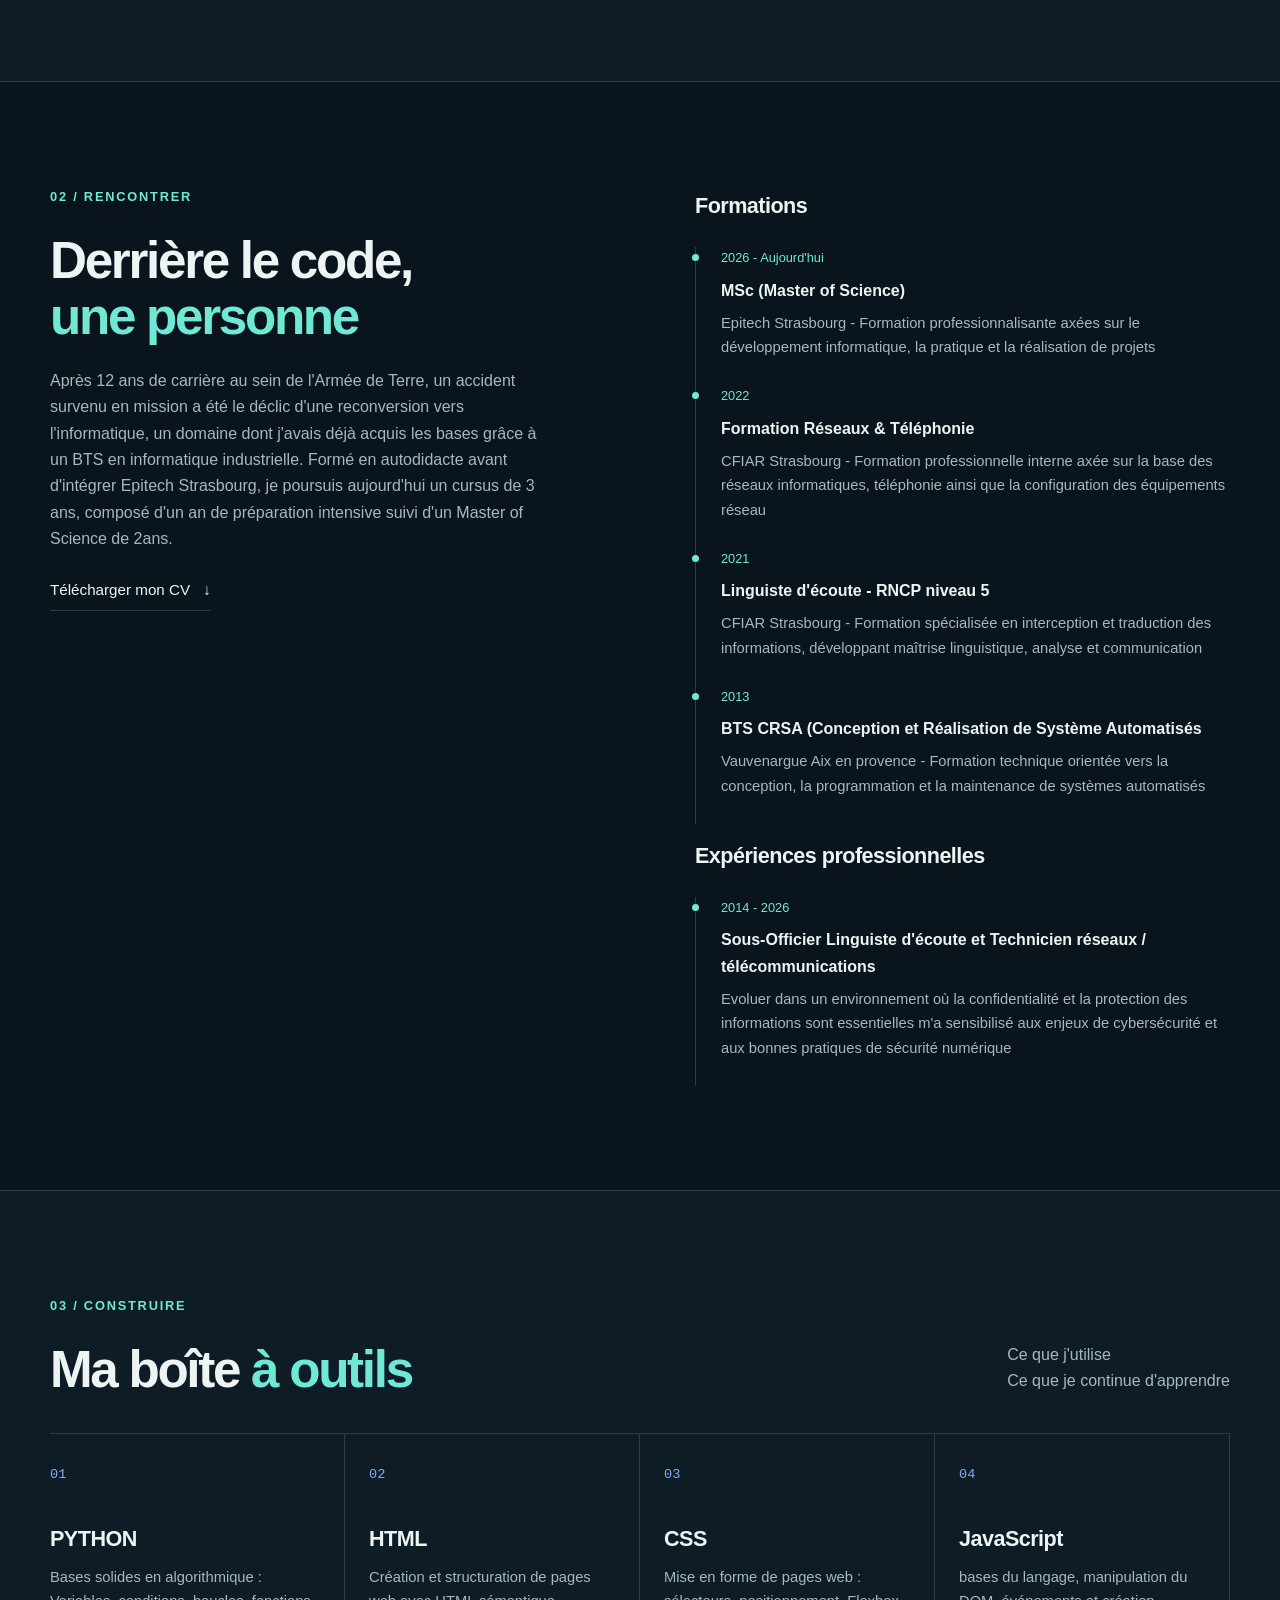
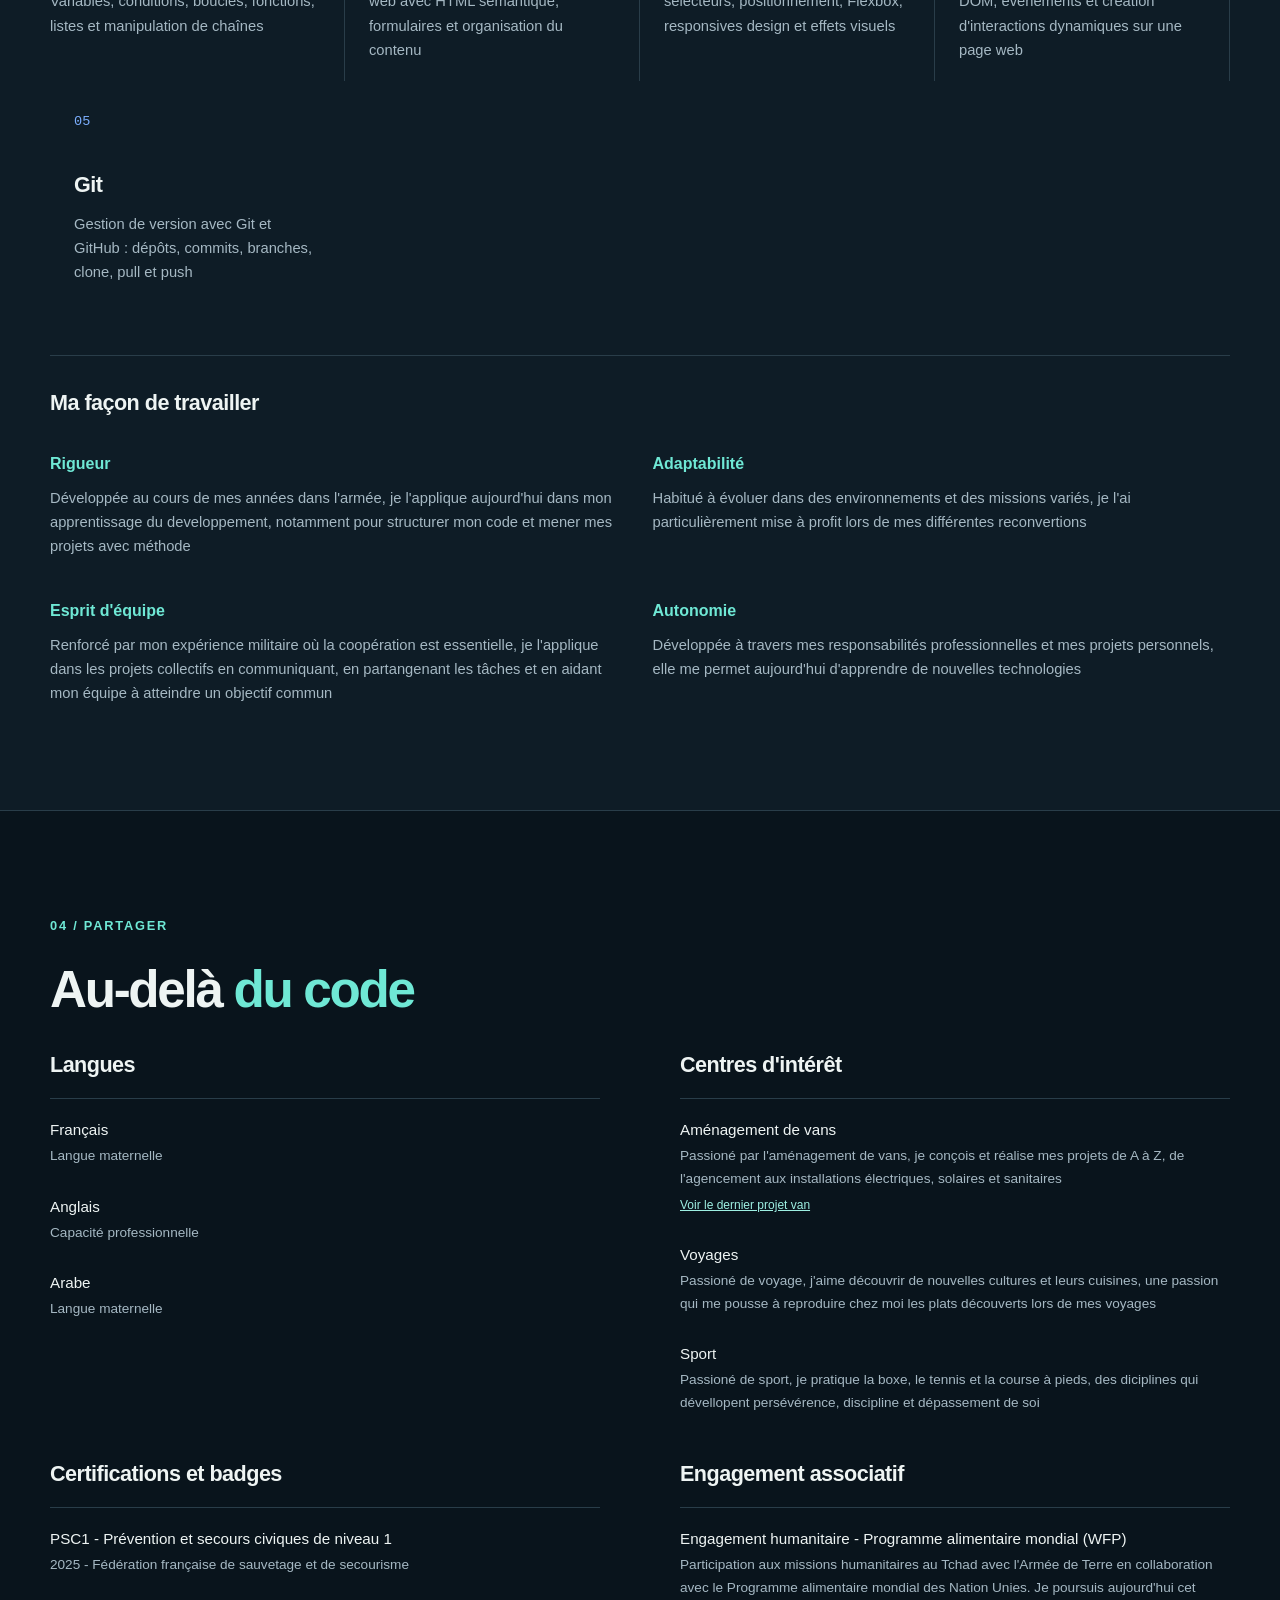
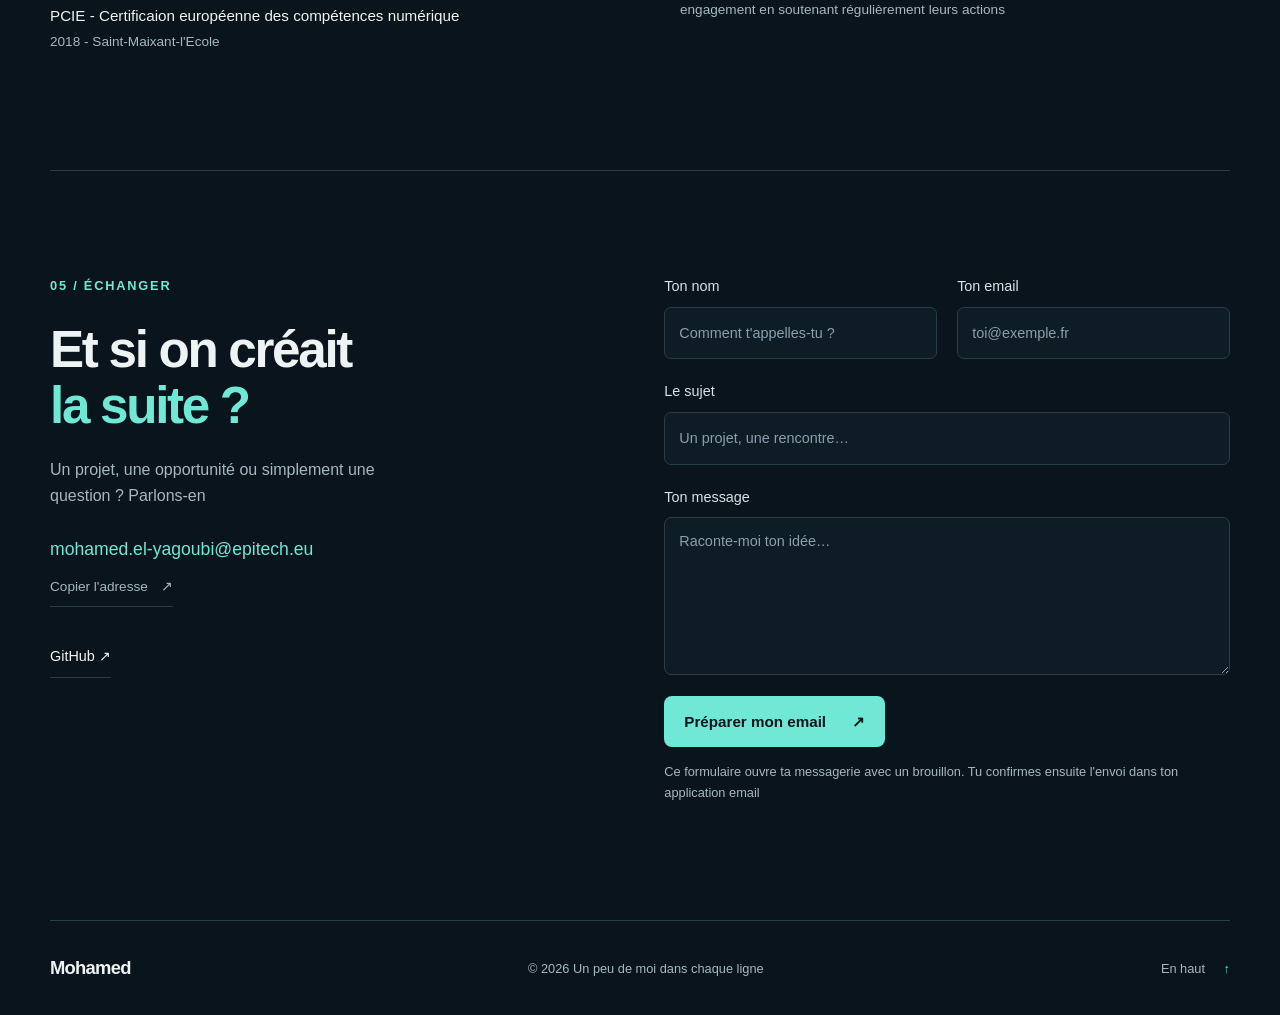
==== commit 3150c181: "correction mobile" ====
--- a/index.html
+++ b/index.html
@@ -163,7 +163,7 @@
               <p class="eyebrow">03 / CONSTRUIRE</p>
               <h2 id="skills-title">Ma boîte <em>à outils</em></h2>
             </div>
-            <p>Ce que j'utilise. Ce que je continue d'apprendre</p>
+            <p>Ce que j'utilise<br />Ce que je continue d'apprendre</p>
           </div>
           <div class="skills-grid" id="skills-grid"></div>
           <div class="human-skills">
--- a/style.css
+++ b/style.css
@@ -1115,6 +1115,14 @@
 
 @media (max-width: 768px) {
   .code-stamp {
-    bottom: 20px;
-  }
-}
+    bottom: -20px;
+  }
+}
+@media (max-width: 768px) {
+  .section-heading {
+    display: block;
+  }
+  .section-heading p {
+    margin-top: 15px;
+  }
+}
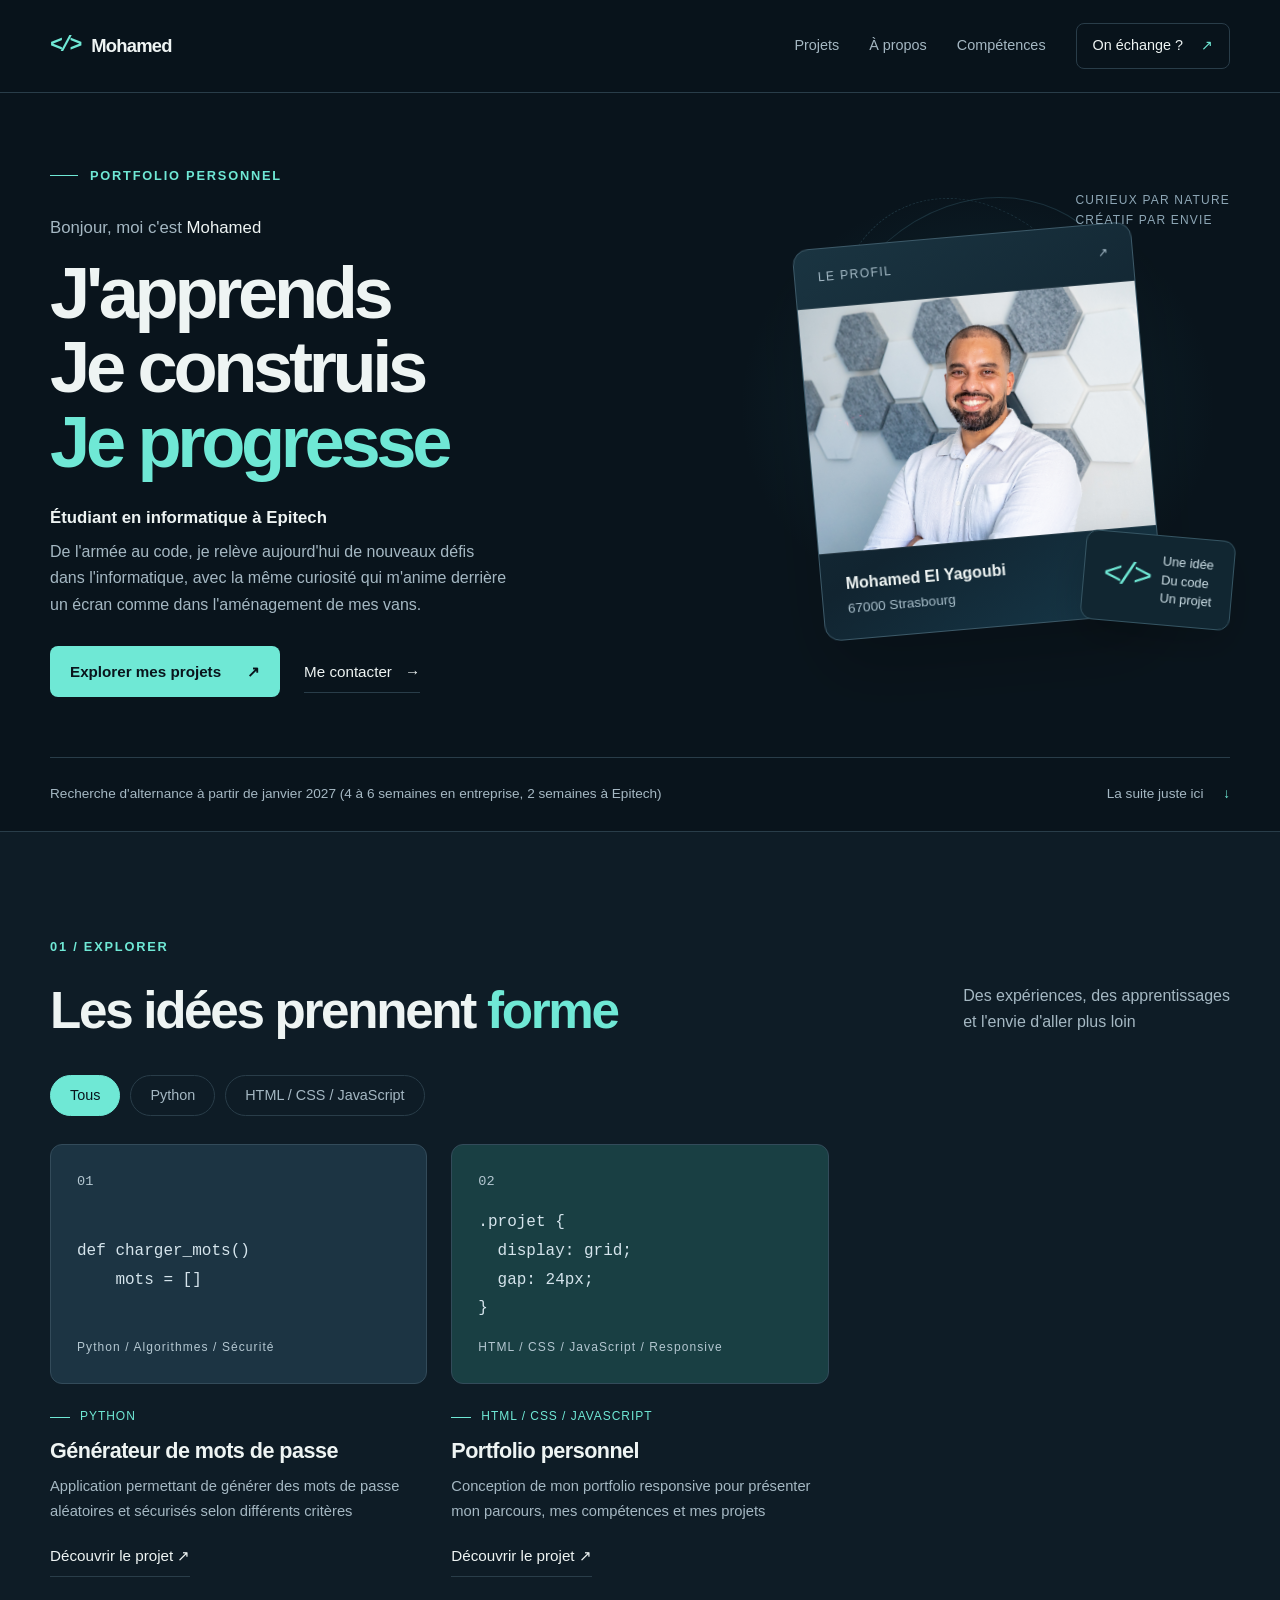
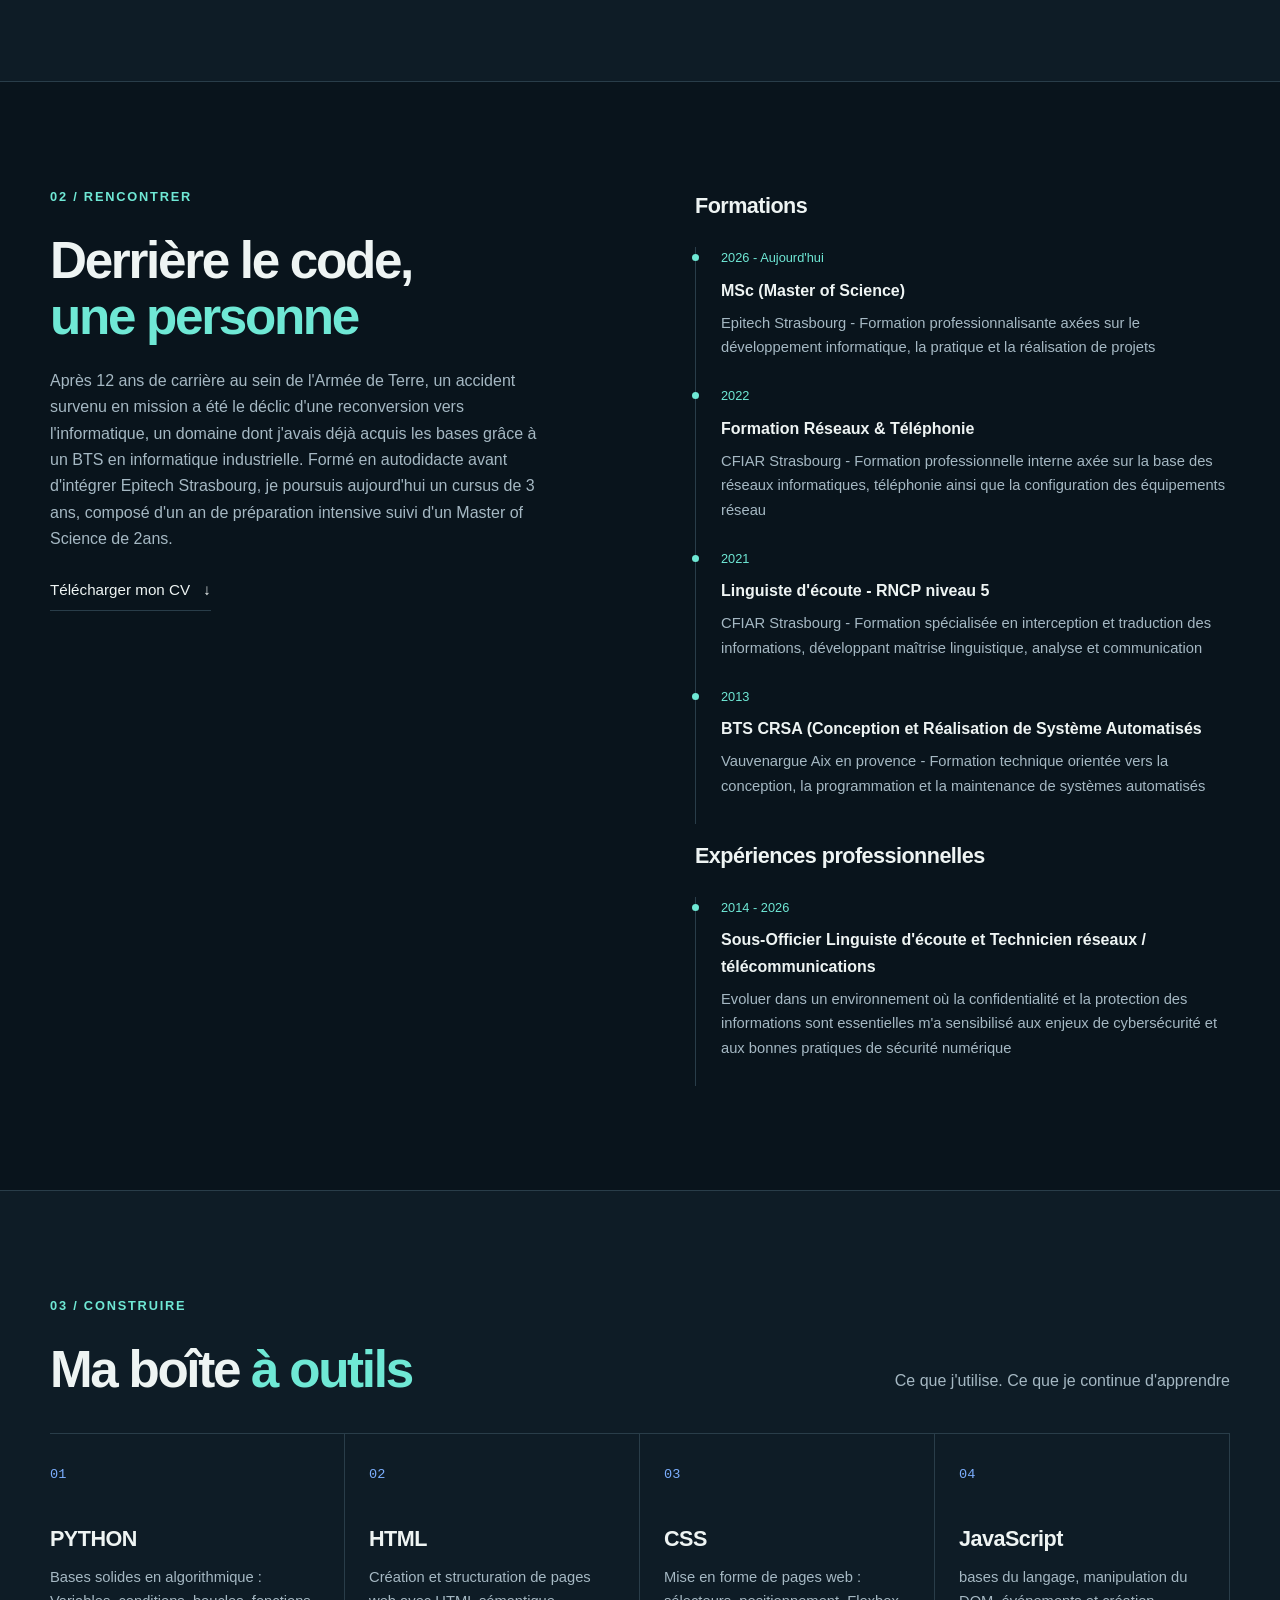
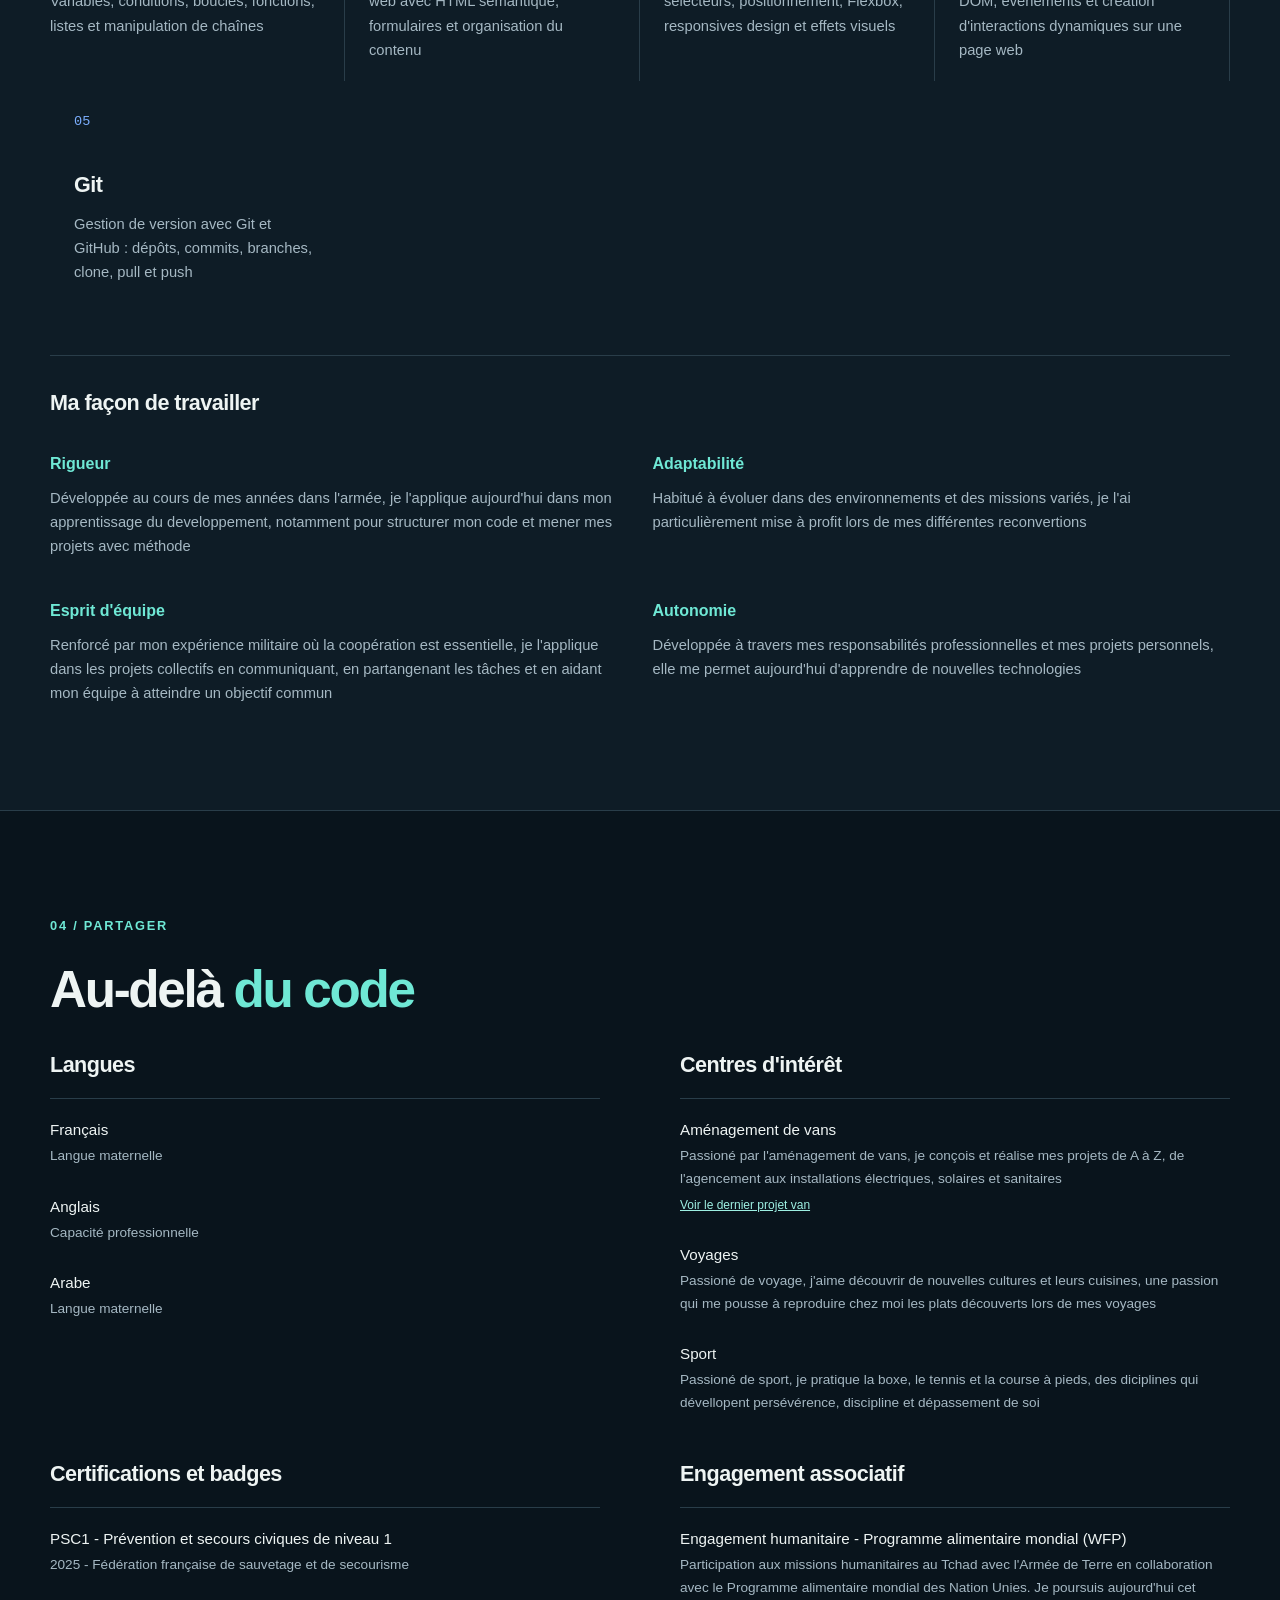
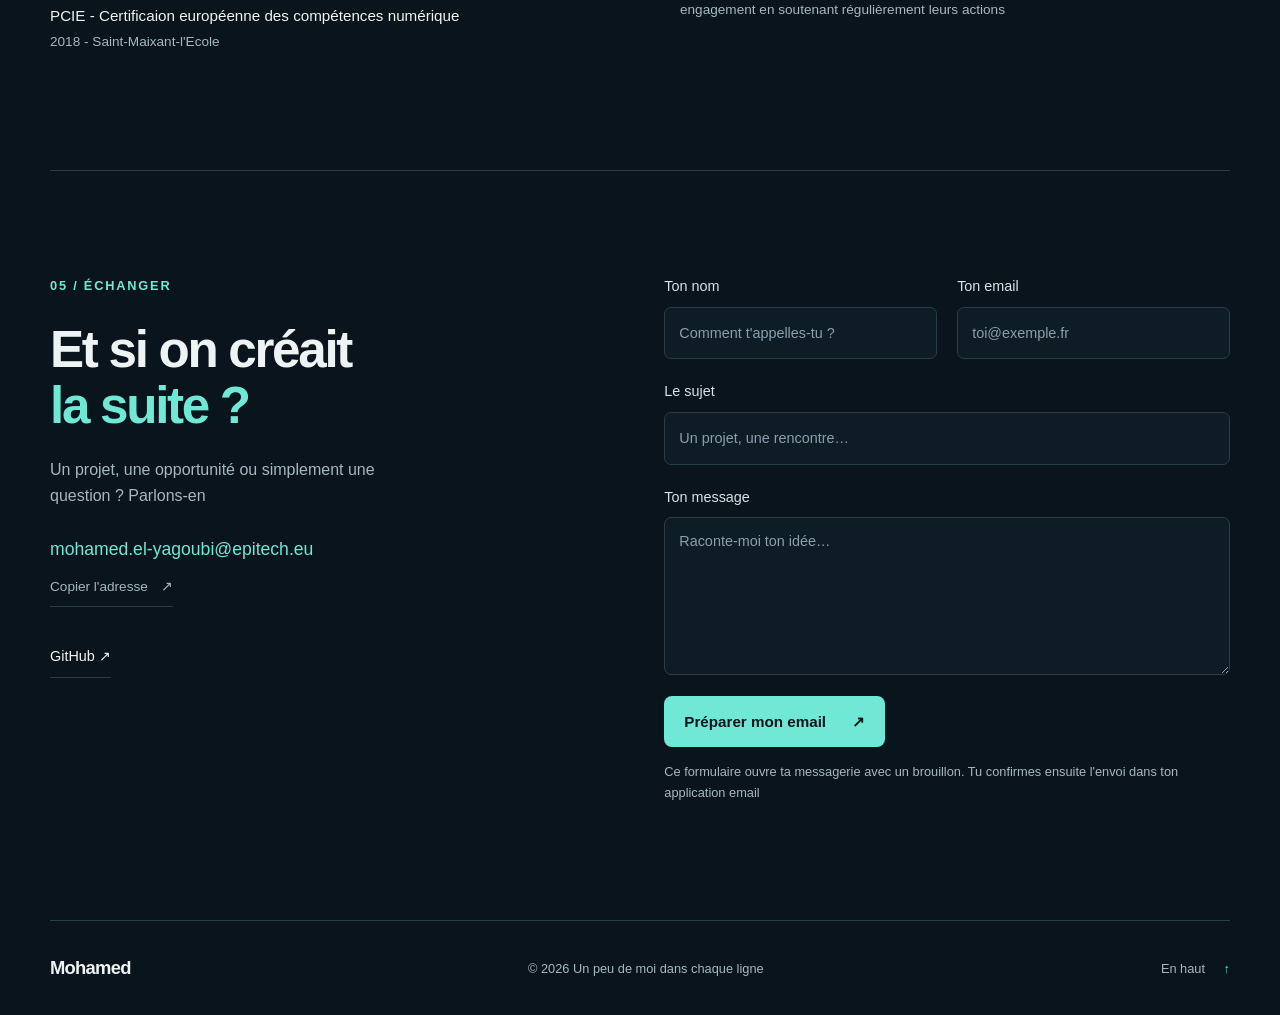
==== commit 81c7b3d1: "correction mobile" ====
--- a/index.html
+++ b/index.html
@@ -163,7 +163,7 @@
               <p class="eyebrow">03 / CONSTRUIRE</p>
               <h2 id="skills-title">Ma boîte <em>à outils</em></h2>
             </div>
-            <p>Ce que j'utilise<br />Ce que je continue d'apprendre</p>
+            <p>Ce que j'utilise. Ce que je continue d'apprendre</p>
           </div>
           <div class="skills-grid" id="skills-grid"></div>
           <div class="human-skills">
--- a/style.css
+++ b/style.css
@@ -1117,12 +1117,4 @@
   .code-stamp {
     bottom: -20px;
   }
-}
-@media (max-width: 768px) {
-  .section-heading {
-    display: block;
-  }
-  .section-heading p {
-    margin-top: 15px;
-  }
-}
+}
